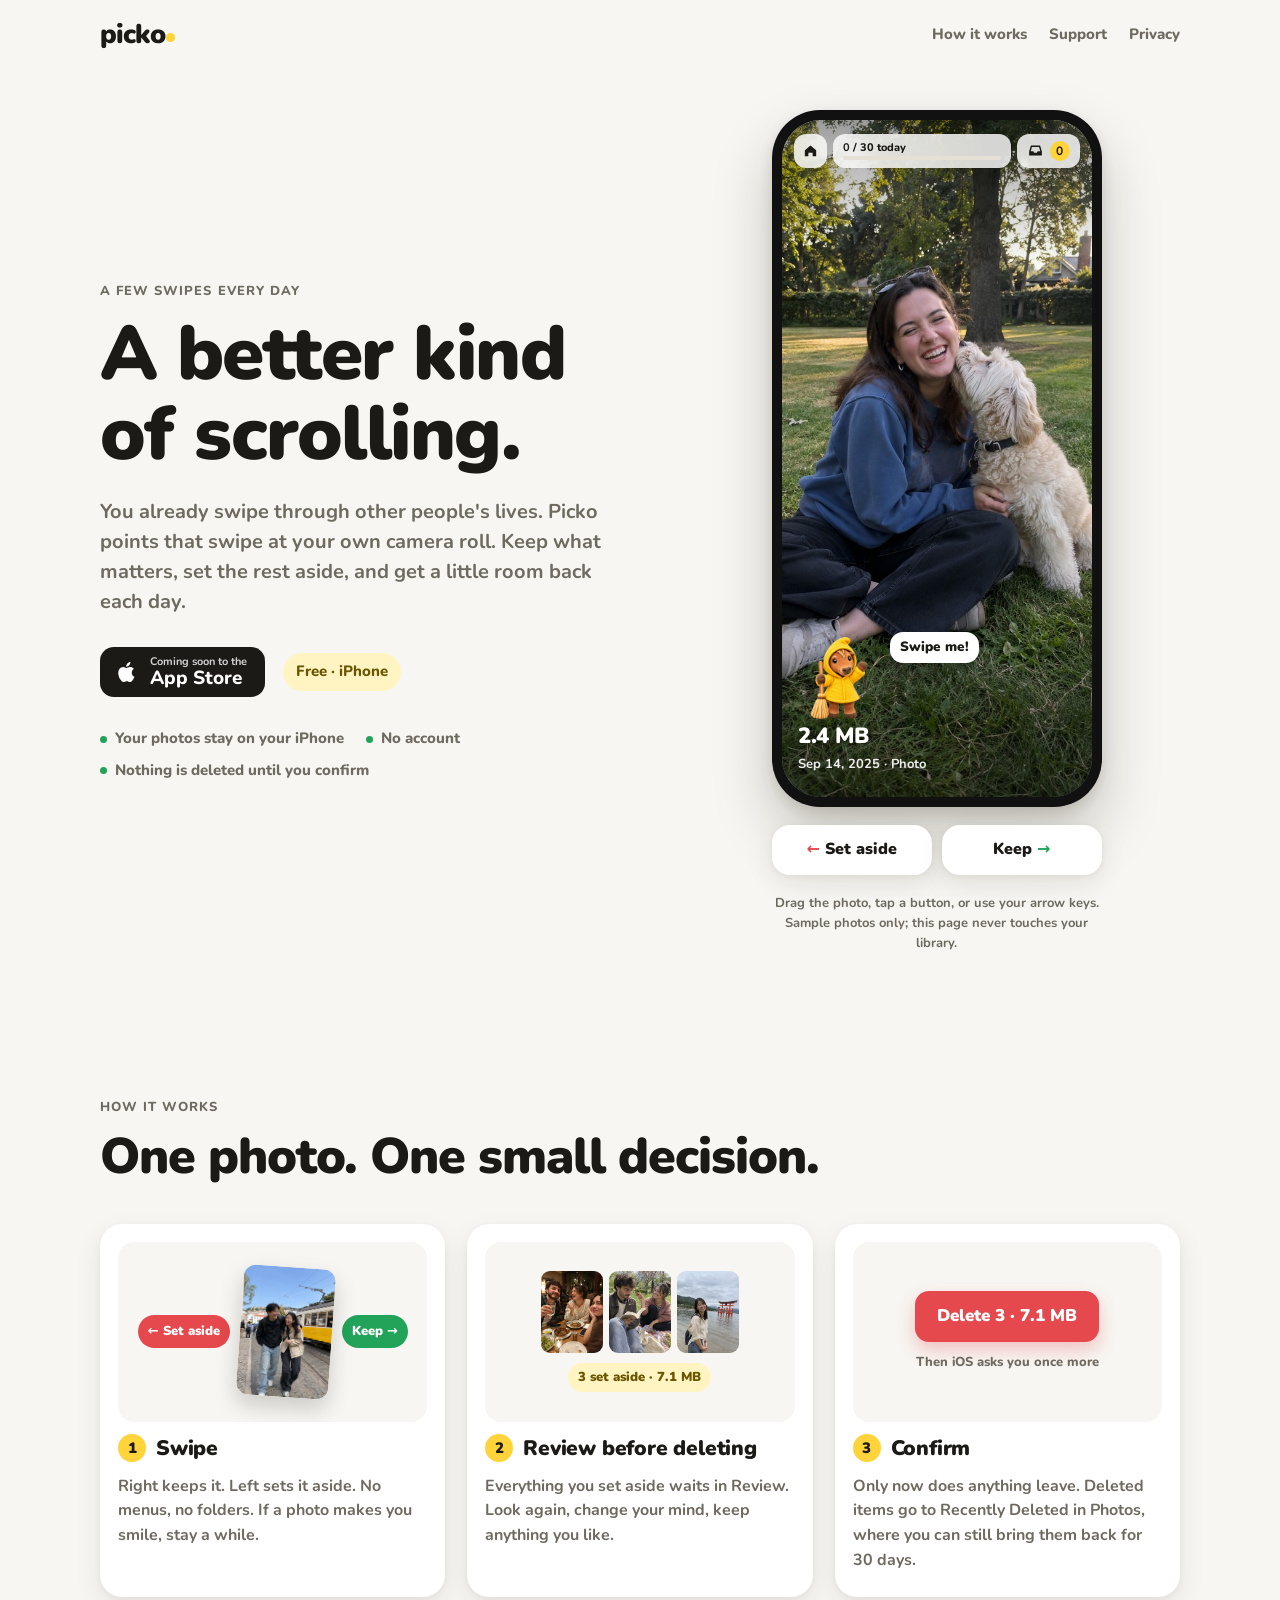
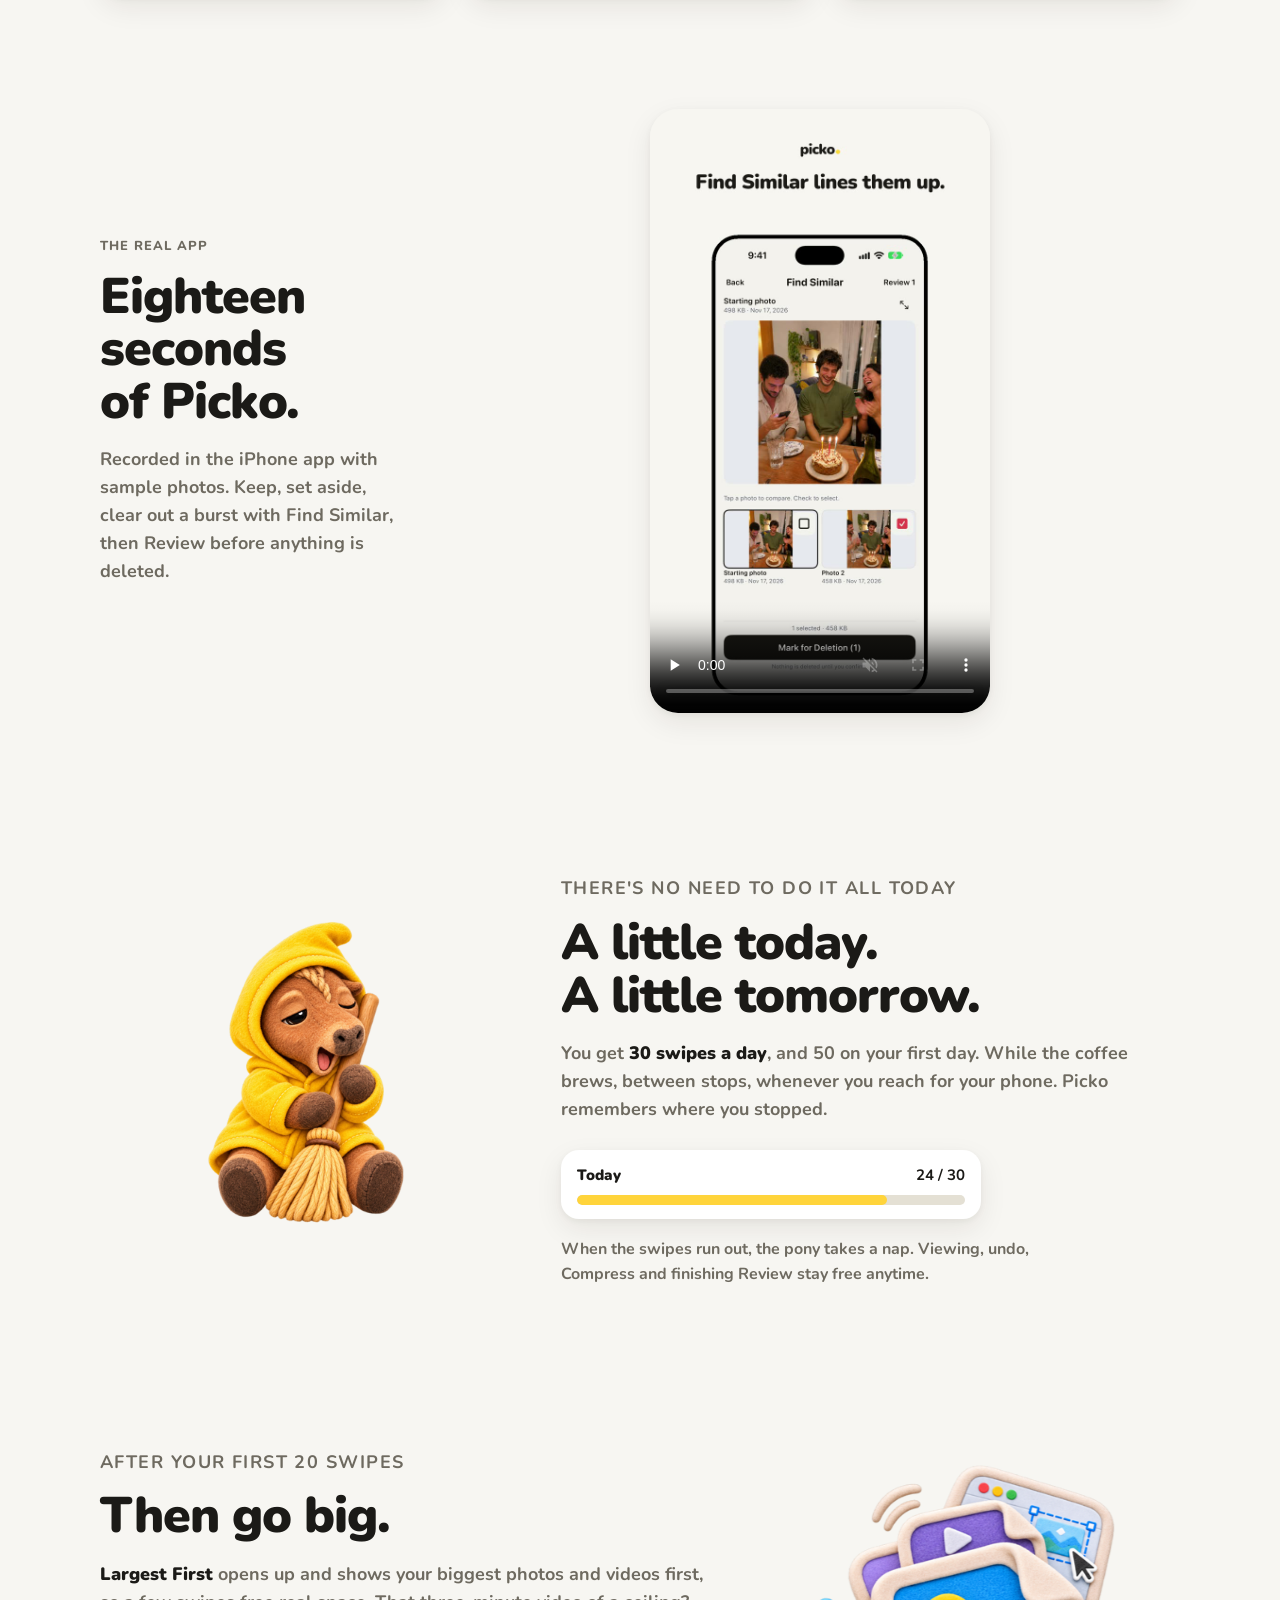
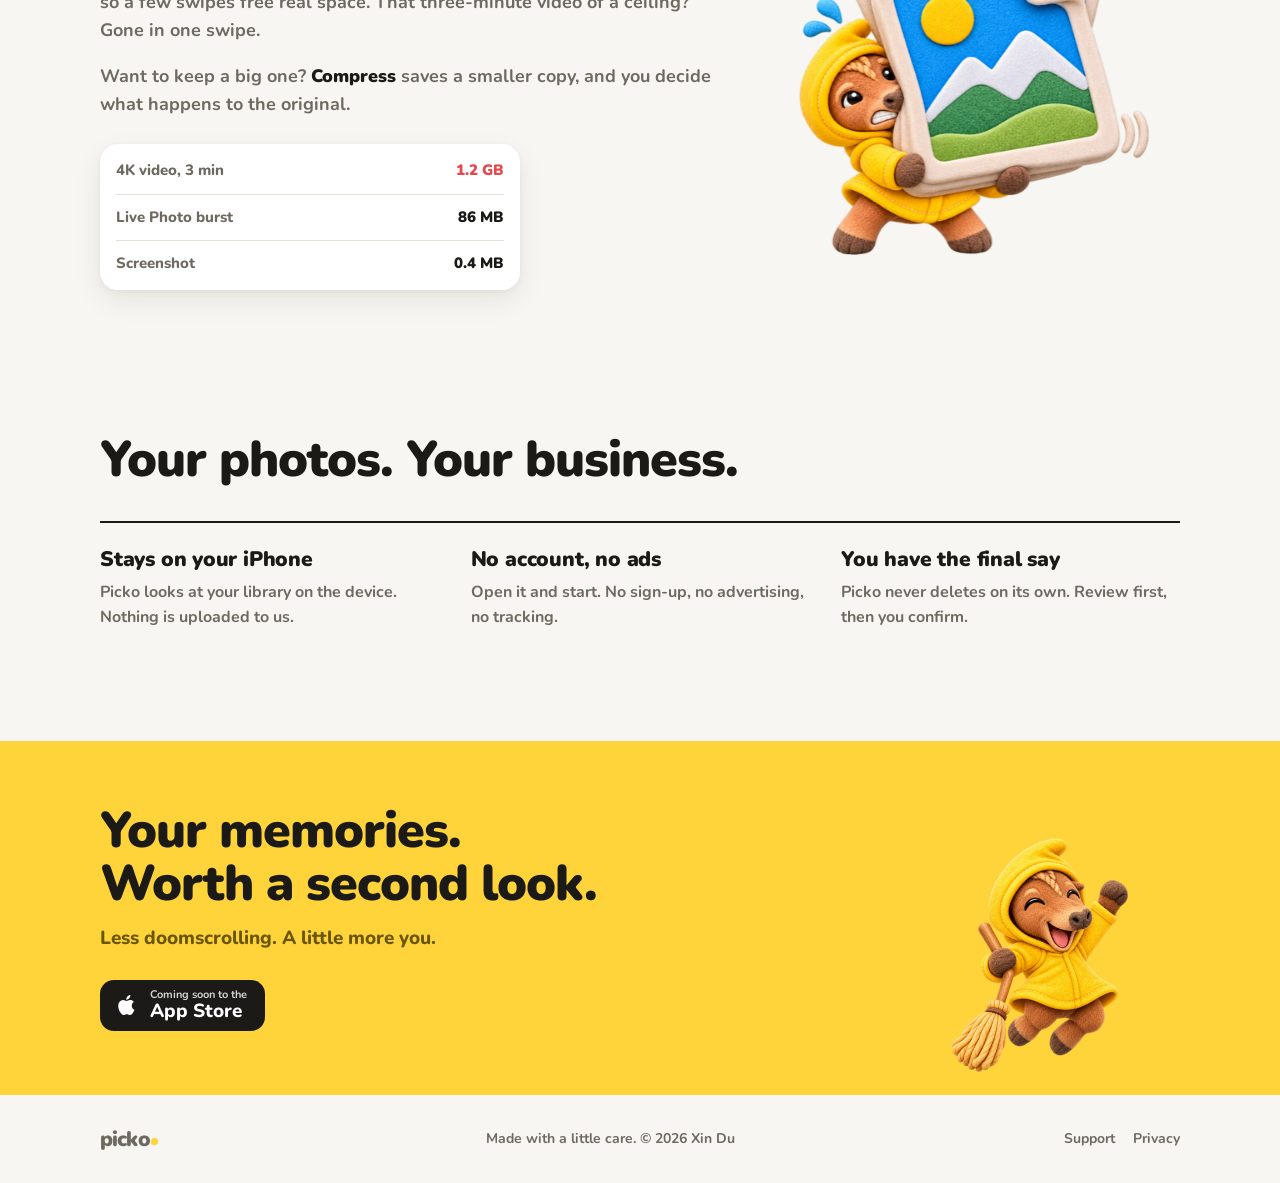
==== index.html @ 13a62e3e "Publish Picko website" ====
<!doctype html>
<html lang="en">
<head>
<meta charset="utf-8">
<meta name="viewport" content="width=device-width, initial-scale=1, viewport-fit=cover">
<title>Picko</title>
<meta name="claude:viewport-fit-sides" content="cover">
<meta name="description" content="Picko turns a few swipes a day into a tidier camera roll. Keep what matters, set the rest aside, and confirm before anything is deleted.">
<link rel="preconnect" href="https://fonts.googleapis.com">
<link rel="preconnect" href="https://fonts.gstatic.com" crossorigin>
<link rel="stylesheet" href="https://fonts.googleapis.com/css2?family=Nunito:wght@500;700;800;900&display=swap">
<link rel="stylesheet" href="style.css">
</head>
<body>

<header class="nav">
  <div class="wrap nav-row">
    <a class="wordmark" href="index.html" aria-label="Picko home">picko</a>
    <nav class="nav-links" aria-label="Site">
      <a href="#how">How it works</a>
      <a href="support.html">Support</a>
      <a href="privacy.html">Privacy</a>
    </nav>
  </div>
</header>

<main>
  <!-- Hero: the thesis, then the thing itself -->
  <section class="hero">
    <div class="wrap hero-grid">
      <div class="hero-copy">
        <p class="kicker">A few swipes every day</p>
        <h1>A better kind of&nbsp;scrolling.</h1>
        <p class="lede">You already swipe through other people's lives. Picko points that swipe at your own camera roll. Keep what matters, set the rest aside, and get a little room back each day.</p>
        <div class="hero-actions">
          <span class="store-badge" aria-label="Coming soon to the App Store">
            <svg viewBox="0 0 24 24" aria-hidden="true"><path d="M16.4 12.6c0-2.3 1.9-3.4 2-3.5-1.1-1.6-2.8-1.8-3.4-1.8-1.4-.1-2.8.9-3.5.9s-1.8-.8-3-.8c-1.5 0-3 .9-3.8 2.3-1.6 2.8-.4 7 1.2 9.3.8 1.1 1.7 2.4 2.9 2.3 1.2 0 1.6-.7 3-.7s1.8.7 3 .7c1.3 0 2.1-1.1 2.8-2.3.9-1.3 1.3-2.6 1.3-2.6s-2.5-1-2.5-3.8zM14.1 5.8c.6-.8 1.1-1.9 1-3-.9 0-2.1.6-2.8 1.4-.6.7-1.1 1.8-1 2.9 1.1.1 2.1-.6 2.8-1.3z"/></svg>
            <span><small>Coming soon to the</small>App Store</span>
          </span>
          <span class="free-note">Free · iPhone</span>
        </div>
        <ul class="hero-facts">
          <li>Your photos stay on your iPhone</li>
          <li>No account</li>
          <li>Nothing is deleted until you confirm</li>
        </ul>
      </div>

      <!-- Live demo: same rules as the app, sample photos only -->
      <div class="demo" id="demo">
        <div class="phone" id="phone">
          <div class="screen" id="screen">
            <div class="deck" id="deck" aria-live="polite"></div>
            <div class="edge edge-keep" id="edgeKeep"></div>
            <div class="edge edge-aside" id="edgeAside"></div>

            <div class="topbar">
              <span class="chip chip-icon" aria-hidden="true">
                <svg viewBox="0 0 24 24"><path d="M4 11.5 12 5l8 6.5V20h-5v-5H9v5H4z"/></svg>
              </span>
              <span class="chip meter" aria-label="Today's swipes">
                <span class="meter-text"><b id="todayCount">0</b> / 30 today</span>
                <span class="meter-bar"><i id="meterFill"></i></span>
              </span>
              <span class="chip review-chip" aria-label="Review">
                <svg viewBox="0 0 24 24" aria-hidden="true"><path d="M3 13.5 5.5 5h13l2.5 8.5V19H3zm2.2-.5H9l1 2h4l1-2h3.8l-1.8-6H7z"/></svg>
                <b id="reviewCount">0</b>
              </span>
            </div>

            <div class="bottombar" id="bottombar">
              <span class="size" id="cardSize">2.4 MB</span>
              <span class="caption" id="cardCaption"></span>
            </div>

            <div class="plus" id="plus" aria-hidden="true"></div>
            <div class="stars" id="stars" aria-hidden="true"></div>

            <div class="pony" id="pony" aria-hidden="true">
              <img id="ponyImg" src="assets/pony-peek.png" alt="">
              <span class="bubble" id="ponyBubble"></span>
            </div>

            <!-- Review, shown when the deck is done -->
            <div class="review" id="review" hidden>
              <p class="review-kicker">Review before deleting</p>
              <h3 id="reviewTitle">3 set aside</h3>
              <div class="review-grid" id="reviewGrid"></div>
              <p class="review-note">Nothing is deleted until you confirm.</p>
              <button class="btn-delete" id="confirmBtn" type="button">Delete 3 · 7.1 MB</button>
              <button class="btn-quiet" id="restartBtn" type="button">Start again</button>
            </div>
          </div>
        </div>

        <div class="demo-controls">
          <button class="ctl ctl-aside" id="asideBtn" type="button"><span aria-hidden="true">←</span> Set aside</button>
          <button class="ctl ctl-keep" id="keepBtn" type="button">Keep <span aria-hidden="true">→</span></button>
        </div>
        <p class="demo-note">Drag the photo, tap a button, or use your arrow keys. Sample photos only; this page never touches your library.</p>
      </div>
    </div>
  </section>

  <!-- How it works: a real sequence, so it is numbered -->
  <section class="how" id="how">
    <div class="wrap">
      <p class="kicker">How it works</p>
      <h2>One photo. One small decision.</h2>
      <ol class="steps">
        <li class="step">
          <div class="vignette v-swipe" aria-hidden="true">
            <span class="tag tag-aside">← Set aside</span>
            <img src="assets/travel.jpg" alt="" class="v-photo">
            <span class="tag tag-keep">Keep →</span>
          </div>
          <h3><span class="num">1</span>Swipe</h3>
          <p>Right keeps it. Left sets it aside. No menus, no folders. If a photo makes you smile, stay a while.</p>
        </li>
        <li class="step">
          <div class="vignette v-review" aria-hidden="true">
            <div class="mini-grid">
              <img src="assets/dinner.jpg" alt=""><img src="assets/weekend.jpg" alt=""><img src="assets/tourist.jpg" alt="">
            </div>
            <span class="mini-label">3 set aside · 7.1 MB</span>
          </div>
          <h3><span class="num">2</span>Review before deleting</h3>
          <p>Everything you set aside waits in Review. Look again, change your mind, keep anything you like.</p>
        </li>
        <li class="step">
          <div class="vignette v-confirm" aria-hidden="true">
            <span class="mini-btn">Delete 3 · 7.1 MB</span>
            <span class="mini-sub">Then iOS asks you once more</span>
          </div>
          <h3><span class="num">3</span>Confirm</h3>
          <p>Only now does anything leave. Deleted items go to Recently Deleted in Photos, where you can still bring them back for 30 days.</p>
        </li>
      </ol>
    </div>
  </section>

  <!-- The real app, recorded -->
  <section class="real">
    <div class="wrap real-grid">
      <div class="real-copy">
        <p class="kicker">The real app</p>
        <h2>Eighteen seconds of Picko.</h2>
        <p>Recorded in the iPhone app with sample photos. Keep, set aside, clear out a burst with Find Similar, then Review before anything is deleted.</p>
      </div>
      <video class="real-video" src="demo/picko-demo.mp4" poster="demo/poster.jpg" controls playsinline muted loop preload="none" aria-label="Screen recording of Picko with sample photos"></video>
    </div>
  </section>

  <!-- Daily habit -->
  <section class="daily">
    <div class="wrap daily-grid">
      <div class="daily-art" aria-hidden="true">
        <img src="assets/pony-sleepy.png" alt="">
      </div>
      <div class="daily-copy">
        <p class="kicker">There's no need to do it all today</p>
        <h2>A little today.<br>A little tomorrow.</h2>
        <p>You get <strong>30 swipes a day</strong>, and 50 on your first day. While the coffee brews, between stops, whenever you reach for your phone. Picko remembers where you stopped.</p>
        <div class="allowance" aria-label="Example: 24 of 30 swipes used today">
          <div class="allowance-head"><span>Today</span><b>24 / 30</b></div>
          <div class="allowance-bar"><i style="width:80%"></i></div>
        </div>
        <p class="aside-note">When the swipes run out, the pony takes a nap. Viewing, undo, Compress and finishing Review stay free anytime.</p>
      </div>
    </div>
  </section>

  <!-- Largest First -->
  <section class="big">
    <div class="wrap big-grid">
      <div class="big-copy">
        <p class="kicker">After your first 20 swipes</p>
        <h2>Then go big.</h2>
        <p><strong>Largest First</strong> opens up and shows your biggest photos and videos first, so a few swipes free real space. That three-minute video of a ceiling? Gone in one swipe.</p>
        <p>Want to keep a big one? <strong>Compress</strong> saves a smaller copy, and you decide what happens to the original.</p>
        <dl class="sizes">
          <div><dt>4K video, 3 min</dt><dd>1.2 GB</dd></div>
          <div><dt>Live Photo burst</dt><dd>86 MB</dd></div>
          <div><dt>Screenshot</dt><dd>0.4 MB</dd></div>
        </dl>
      </div>
      <div class="big-art" aria-hidden="true">
        <img src="assets/pony-stack.png" alt="">
      </div>
    </div>
  </section>

  <!-- Privacy -->
  <section class="trust">
    <div class="wrap">
      <h2>Your photos. Your business.</h2>
      <div class="trust-row">
        <div class="trust-item">
          <h3>Stays on your iPhone</h3>
          <p>Picko looks at your library on the device. Nothing is uploaded to us.</p>
        </div>
        <div class="trust-item">
          <h3>No account, no ads</h3>
          <p>Open it and start. No sign-up, no advertising, no tracking.</p>
        </div>
        <div class="trust-item">
          <h3>You have the final say</h3>
          <p>Picko never deletes on its own. Review first, then you confirm.</p>
        </div>
      </div>
    </div>
  </section>

  <section class="closing">
    <div class="wrap closing-grid">
      <div>
        <h2>Your memories. Worth a second look.</h2>
        <p>Less doomscrolling. A little more you.</p>
        <span class="store-badge dark" aria-label="Coming soon to the App Store">
          <svg viewBox="0 0 24 24" aria-hidden="true"><path d="M16.4 12.6c0-2.3 1.9-3.4 2-3.5-1.1-1.6-2.8-1.8-3.4-1.8-1.4-.1-2.8.9-3.5.9s-1.8-.8-3-.8c-1.5 0-3 .9-3.8 2.3-1.6 2.8-.4 7 1.2 9.3.8 1.1 1.7 2.4 2.9 2.3 1.2 0 1.6-.7 3-.7s1.8.7 3 .7c1.3 0 2.1-1.1 2.8-2.3.9-1.3 1.3-2.6 1.3-2.6s-2.5-1-2.5-3.8zM14.1 5.8c.6-.8 1.1-1.9 1-3-.9 0-2.1.6-2.8 1.4-.6.7-1.1 1.8-1 2.9 1.1.1 2.1-.6 2.8-1.3z"/></svg>
          <span><small>Coming soon to the</small>App Store</span>
        </span>
      </div>
      <img class="closing-pony" src="assets/pony-cheer.png" alt="" aria-hidden="true">
    </div>
  </section>
</main>

<footer class="foot">
  <div class="wrap foot-row">
    <span class="wordmark small">picko</span>
    <span>Made with a little care. © 2026 Xin Du</span>
    <nav aria-label="Footer"><a href="support.html">Support</a><a href="privacy.html">Privacy</a></nav>
  </div>
</footer>

<script src="app.js"></script>
</body>
</html>
---- style.css ----
/* Picko site. Direction C from the app: warm off-white ground, ink type,
   yellow only where it matters, soft shadows instead of outlines, rounded
   heavy type. Layout: one bold live demo in the hero; every section after
   it is quiet and plain. Single light theme on purpose (the app is light-only). */
:root {
  --bg: #F7F6F2;          /* app background */
  --surface: #FFFFFF;
  --ink: #1B1A17;
  --sub: #6E6A60;
  --hair: #E4E0D4;
  --yellow: #FFD43B;
  --yellow-deep: #E8B800;
  --yellow-soft: #FFF4C2;
  --yellow-ink: #6B5600;
  --keep: #22A35A;
  --aside: #E5484D;
  --shadow: 0 10px 28px rgba(41, 31, 0, .08), 0 2px 6px rgba(41, 31, 0, .05);
  --font: ui-rounded, "SF Pro Rounded", "Nunito", system-ui, -apple-system, "Segoe UI", sans-serif;
  --r-card: 22px;
  --wrap: 1120px;
  color-scheme: light;
}

* { box-sizing: border-box; }
[hidden] { display: none !important; }
html { -webkit-text-size-adjust: 100%; }
body {
  margin: 0;
  background: var(--bg);
  color: var(--ink);
  font-family: var(--font);
  font-size: 17px;
  line-height: 1.55;
  font-weight: 600;
  -webkit-font-smoothing: antialiased;
}
img { max-width: 100%; display: block; }
a { color: inherit; }
a:focus-visible, button:focus-visible { outline: 3px solid var(--yellow-deep); outline-offset: 3px; border-radius: 10px; }

.wrap {
  max-width: var(--wrap);
  margin: 0 auto;
  padding-left: max(20px, env(safe-area-inset-left, 0px));
  padding-right: max(20px, env(safe-area-inset-right, 0px));
}

h1, h2, h3 { margin: 0; font-weight: 900; letter-spacing: -0.02em; text-wrap: balance; line-height: 1.05; }
h1 { font-size: clamp(44px, 6.4vw, 76px); }
h2 { font-size: clamp(32px, 4.2vw, 50px); }
h3 { font-size: 21px; letter-spacing: -0.01em; line-height: 1.2; }
p { margin: 0; }
.kicker {
  font-size: 13px; font-weight: 800; letter-spacing: .08em; text-transform: uppercase;
  color: var(--sub); margin-bottom: 14px;
}

/* Nav */
body::before { content: ""; position: fixed; inset: 0 0 auto; height: env(safe-area-inset-top, 0px); z-index: 10; background: var(--bg); }
.nav { position: sticky; top: env(safe-area-inset-top, 0px); z-index: 9; background: color-mix(in srgb, var(--bg) 88%, transparent); backdrop-filter: blur(14px); -webkit-backdrop-filter: blur(14px); }
.nav-row { display: flex; align-items: center; justify-content: space-between; gap: 16px; padding-block: 14px; }
.wordmark { font-weight: 900; font-size: 27px; letter-spacing: -0.04em; text-decoration: none; position: relative; }
.wordmark::after { content: ""; display: inline-block; width: .32em; height: .32em; border-radius: 50%; background: var(--yellow); margin-left: .06em; vertical-align: .05em; }
.wordmark.small { font-size: 21px; }
.nav-links { display: flex; gap: 22px; font-size: 15px; font-weight: 800; }
.nav-links a { text-decoration: none; color: var(--sub); }
.nav-links a:hover { color: var(--ink); }

/* Hero */
.hero { padding-block: 40px 72px; }
.hero-grid { display: grid; grid-template-columns: minmax(0, 1.05fr) minmax(0, .95fr); gap: 56px; align-items: center; }
.hero-copy { min-width: 0; }
.lede { margin-top: 22px; font-size: 20px; line-height: 1.5; color: var(--sub); max-width: 32em; font-weight: 700; }
.hero-actions { display: flex; align-items: center; flex-wrap: wrap; gap: 14px 18px; margin-top: 30px; }
.store-badge {
  display: inline-flex; align-items: center; gap: 10px; padding: 9px 18px 9px 14px;
  border-radius: 14px; background: var(--ink); color: #fff; line-height: 1.1; font-weight: 800; font-size: 19px;
}
.store-badge svg { width: 26px; height: 26px; fill: currentColor; }
.store-badge small { display: block; font-size: 11px; font-weight: 700; opacity: .8; }
.free-note { font-weight: 800; color: var(--yellow-ink); background: var(--yellow-soft); padding: 7px 13px; border-radius: 999px; font-size: 15px; }
.hero-facts { list-style: none; padding: 0; margin: 30px 0 0; display: flex; flex-wrap: wrap; gap: 8px 22px; color: var(--sub); font-size: 15px; font-weight: 800; }
.hero-facts li { display: flex; align-items: center; gap: 8px; }
.hero-facts li::before { content: ""; width: 7px; height: 7px; border-radius: 50%; background: var(--keep); }

/* Demo phone */
.demo { display: flex; flex-direction: column; align-items: center; gap: 18px; min-width: 0; }
.phone {
  width: min(330px, 100%); aspect-ratio: 9 / 19; max-width: 100%;
  border-radius: 48px; padding: 10px; background: #111; box-shadow: 0 30px 60px rgba(30, 22, 0, .22), 0 6px 14px rgba(30, 22, 0, .12);
}
.screen { position: relative; width: 100%; height: 100%; border-radius: 39px; overflow: hidden; background: #222; isolation: isolate; touch-action: pan-y; user-select: none; -webkit-user-select: none; }
.deck { position: absolute; inset: 0; }
.card {
  position: absolute; inset: 0; background-size: cover; background-position: center;
  will-change: transform, filter; cursor: grab; transform-origin: 50% 90%;
}
.card:active { cursor: grabbing; }
.card::after { /* top and bottom scrims so chrome stays readable */
  content: ""; position: absolute; inset: 0; pointer-events: none;
  background: linear-gradient(to bottom, rgba(0,0,0,.38), transparent 22%, transparent 72%, rgba(0,0,0,.5));
}
.card.next { filter: blur(14px) saturate(.9) brightness(1.08); transform: scale(1.04); }
.card.next::before { content: ""; position: absolute; inset: 0; background: rgba(255,255,255,var(--fog, .35)); z-index: 1; }
.card.dragging { box-shadow: 0 20px 40px rgba(0,0,0,.35); border-radius: 26px; overflow: hidden; }

.edge { position: absolute; top: 0; bottom: 0; width: 46%; pointer-events: none; opacity: 0; z-index: 3; }
.edge-keep { right: 0; background: linear-gradient(to left, rgba(34,163,90,.55), transparent); }
.edge-aside { left: 0; background: linear-gradient(to right, rgba(229,72,77,.55), transparent); }

.topbar { position: absolute; top: 14px; left: 12px; right: 12px; z-index: 4; display: flex; gap: 6px; align-items: center; }
.chip {
  height: 34px; border-radius: 12px; display: inline-flex; align-items: center; gap: 6px; padding: 0 10px;
  background: rgba(255,255,255,.82); backdrop-filter: blur(10px); -webkit-backdrop-filter: blur(10px); color: var(--ink);
  font-size: 12px; font-weight: 800;
}
.chip svg { width: 17px; height: 17px; fill: var(--ink); }
.chip-icon { padding: 0 8px; }
.meter { flex: 1; min-width: 0; flex-direction: column; align-items: stretch; justify-content: center; gap: 3px; padding: 0 10px; }
.meter-text { font-size: 11px; line-height: 1; white-space: nowrap; }
.meter-bar { height: 4px; border-radius: 4px; background: var(--hair); overflow: hidden; }
.meter-bar i { display: block; height: 100%; width: 0; background: var(--yellow); border-radius: 4px; transition: width .35s cubic-bezier(.3,1.5,.5,1); }
.review-chip b { background: var(--yellow); border-radius: 999px; min-width: 20px; height: 20px; display: inline-grid; place-items: center; padding: 0 6px; font-size: 12px; transition: transform .25s cubic-bezier(.3,1.8,.5,1); }
.review-chip b.bump { transform: scale(1.35); }

.bottombar { position: absolute; left: 16px; right: 16px; bottom: 22px; z-index: 4; color: #fff; display: flex; flex-direction: column; gap: 1px; pointer-events: none; text-shadow: 0 1px 6px rgba(0,0,0,.35); }
.size { font-size: 22px; font-weight: 900; letter-spacing: -0.01em; }
.caption { font-size: 13px; font-weight: 700; opacity: .92; }

.plus { position: absolute; left: 22px; top: 44%; z-index: 6; font-weight: 900; font-size: 18px; color: #fff; background: var(--aside); padding: 4px 11px; border-radius: 999px; opacity: 0; transform: scale(.7); pointer-events: none; }
.plus.show { animation: plus 1s ease forwards; }
@keyframes plus { 0% { opacity: 0; transform: scale(.7) translateY(0); } 20% { opacity: 1; transform: scale(1) translateY(-6px); } 70% { opacity: 1; transform: scale(1) translateY(-14px); } 100% { opacity: 0; transform: scale(.9) translateY(-24px); } }

.stars { position: absolute; inset: 0; z-index: 6; pointer-events: none; }
.star { position: absolute; width: 18px; height: 18px; background: var(--yellow); clip-path: polygon(50% 0, 61% 38%, 100% 50%, 61% 62%, 50% 100%, 39% 62%, 0 50%, 39% 38%); animation: star .8s ease-out forwards; }
.star.green { background: #7BE3A4; }
@keyframes star { from { opacity: 1; transform: translate(0,0) scale(.4) rotate(0); } to { opacity: 0; transform: translate(var(--dx), var(--dy)) scale(1.1) rotate(160deg); } }

.pony { position: absolute; left: 8px; bottom: 70px; z-index: 9; display: flex; align-items: flex-end; gap: 2px; transform: translateY(190px); transition: transform .45s cubic-bezier(.3,1.4,.5,1); pointer-events: none; }
.pony.up { transform: translateY(0); }
.pony img { width: 98px; }
.bubble { margin-bottom: 64px; background: #fff; color: var(--ink); font-weight: 900; font-size: 13.5px; line-height: 1.25; padding: 7px 10px; border-radius: 13px; max-width: 150px; box-shadow: 0 8px 18px rgba(0,0,0,.2); transform: scale(.6); transform-origin: bottom left; opacity: 0; transition: transform .3s cubic-bezier(.3,1.6,.5,1) .25s, opacity .2s ease .25s; }
.pony.up .bubble { transform: scale(1); opacity: 1; }

/* Review inside the phone */
.review { position: absolute; inset: 0; z-index: 8; background: var(--bg); padding: 64px 18px 22px; display: flex; flex-direction: column; gap: 10px; animation: rise .45s cubic-bezier(.2,1,.3,1); }
@keyframes rise { from { transform: translateY(30px); opacity: 0; } to { transform: none; opacity: 1; } }
.review-kicker { font-size: 11px; letter-spacing: .08em; text-transform: uppercase; color: var(--sub); font-weight: 900; }
.review h3 { font-size: 24px; }
.review-grid { display: grid; grid-template-columns: repeat(3, 1fr); gap: 6px; margin-top: 4px; }
.review-grid .thumb { aspect-ratio: 3 / 4; border-radius: 10px; background-size: cover; background-position: center; position: relative; }
.review-grid .thumb::after { content: ""; position: absolute; right: 5px; top: 5px; width: 16px; height: 16px; border-radius: 5px; background: var(--aside) url("data:image/svg+xml,%3Csvg xmlns='http://www.w3.org/2000/svg' viewBox='0 0 16 16'%3E%3Cpath d='M4 8.2 6.8 11 12 5' fill='none' stroke='white' stroke-width='2.2' stroke-linecap='round' stroke-linejoin='round'/%3E%3C/svg%3E") center / 14px no-repeat; }
.review-note { font-size: 13px; color: var(--sub); font-weight: 800; margin-top: auto; text-align: center; }
.btn-delete, .btn-quiet { font: inherit; border: 0; border-radius: 16px; min-height: 48px; font-weight: 900; font-size: 16px; cursor: pointer; }
.btn-delete { background: var(--aside); color: #fff; box-shadow: 0 8px 18px rgba(229,72,77,.3); }
.btn-delete:active { transform: scale(.97); }
.btn-quiet { background: transparent; color: var(--sub); min-height: 36px; font-size: 14px; }
.review.done .btn-delete { background: var(--keep); box-shadow: 0 8px 18px rgba(34,163,90,.3); }

.demo-controls { display: flex; gap: 10px; width: min(330px, 100%); }
.ctl { flex: 1; font: inherit; font-weight: 900; font-size: 16px; min-height: 50px; border-radius: 18px; border: 0; cursor: pointer; background: var(--surface); color: var(--ink); box-shadow: var(--shadow); transition: transform .12s ease; }
.ctl:active { transform: scale(.97); }
.ctl-aside span { color: var(--aside); }
.ctl-keep span { color: var(--keep); }
.ctl:disabled { opacity: .45; cursor: default; }
.demo-note { font-size: 13px; color: var(--sub); text-align: center; max-width: 330px; font-weight: 700; }

/* Sections */
section h2 + p, .daily-copy p, .big-copy p { margin-top: 18px; font-size: 18px; color: var(--sub); font-weight: 700; max-width: 34em; }
strong { color: var(--ink); font-weight: 900; }

.how { padding-block: 72px; }
.steps { list-style: none; padding: 0; margin: 40px 0 0; display: grid; grid-template-columns: repeat(3, minmax(0, 1fr)); gap: 22px; }
.step { background: var(--surface); border-radius: var(--r-card); box-shadow: var(--shadow); padding: 18px 18px 24px; display: flex; flex-direction: column; gap: 12px; min-width: 0; }
.step p { color: var(--sub); font-size: 16px; font-weight: 700; }
.num { display: inline-grid; place-items: center; width: 28px; height: 28px; border-radius: 50%; background: var(--yellow); font-size: 15px; margin-right: 10px; vertical-align: 2px; }
.vignette { height: 180px; border-radius: 16px; background: var(--bg); display: flex; align-items: center; justify-content: center; gap: 10px; overflow: hidden; position: relative; padding: 12px; }
.v-photo { width: 92px; height: 130px; object-fit: cover; border-radius: 12px; box-shadow: 0 10px 22px rgba(0,0,0,.18); transform: rotate(4deg); }
.tag { font-size: 13px; font-weight: 900; padding: 6px 10px; border-radius: 999px; color: #fff; white-space: nowrap; }
.tag-keep { background: var(--keep); }
.tag-aside { background: var(--aside); }
.v-review { flex-direction: column; gap: 10px; }
.mini-grid { display: grid; grid-template-columns: repeat(3, 62px); gap: 6px; }
.mini-grid img { width: 62px; height: 82px; object-fit: cover; border-radius: 9px; }
.mini-label { font-size: 13px; font-weight: 900; color: var(--yellow-ink); background: var(--yellow-soft); padding: 4px 10px; border-radius: 999px; }
.v-confirm { flex-direction: column; }
.mini-btn { background: var(--aside); color: #fff; font-weight: 900; padding: 12px 22px; border-radius: 14px; box-shadow: 0 8px 18px rgba(229,72,77,.3); }
.mini-sub { font-size: 13px; color: var(--sub); font-weight: 800; }

.daily { padding-block: 72px; }
.daily-grid, .big-grid { display: grid; grid-template-columns: minmax(0, .8fr) minmax(0, 1.2fr); gap: 48px; align-items: center; }
.daily-art img, .big-art img { width: min(360px, 100%); margin: 0 auto; }
.allowance { margin-top: 26px; max-width: 420px; background: var(--surface); border-radius: 18px; box-shadow: var(--shadow); padding: 14px 16px; }
.allowance-head { display: flex; justify-content: space-between; font-weight: 900; font-size: 15px; font-variant-numeric: tabular-nums; }
.allowance-bar { margin-top: 8px; height: 10px; border-radius: 10px; background: var(--hair); overflow: hidden; }
.allowance-bar i { display: block; height: 100%; background: var(--yellow); border-radius: 10px; }
.aside-note { font-size: 16px !important; }

.big { padding-block: 72px; }
.big-grid { grid-template-columns: minmax(0, 1.2fr) minmax(0, .8fr); }
.sizes { margin: 26px 0 0; max-width: 420px; display: grid; gap: 0; background: var(--surface); border-radius: 18px; box-shadow: var(--shadow); padding: 4px 16px; }
.sizes div { display: flex; justify-content: space-between; gap: 12px; padding: 11px 0; border-bottom: 1px solid var(--hair); font-weight: 800; font-size: 15px; }
.sizes div:last-child { border-bottom: 0; }
.sizes dt { color: var(--sub); }
.sizes dd { margin: 0; font-weight: 900; font-variant-numeric: tabular-nums; }
.sizes div:first-child dd { color: var(--aside); }

.trust { padding-block: 72px; }
.trust-row { margin-top: 34px; display: grid; grid-template-columns: repeat(3, minmax(0, 1fr)); gap: 32px; border-top: 2px solid var(--ink); padding-top: 24px; }
.trust-item p { margin-top: 8px; color: var(--sub); font-size: 16px; font-weight: 700; }

.closing { background: var(--yellow); margin-top: 40px; }
.closing-grid { display: grid; grid-template-columns: minmax(0, 1fr) auto; gap: 24px; align-items: center; padding-block: 64px 0; }
.closing-grid > div { padding-bottom: 64px; }
.closing p { margin: 14px 0 26px; font-size: 19px; color: var(--yellow-ink); font-weight: 800; }
.closing-pony { width: 280px; align-self: end; }

.foot { padding-block: 28px; color: var(--sub); font-size: 14px; font-weight: 700; }
.foot-row { display: flex; flex-wrap: wrap; align-items: center; justify-content: space-between; gap: 12px 24px; }
.foot nav { display: flex; gap: 18px; }
.foot a { text-decoration: none; }
.foot a:hover { color: var(--ink); }

.real { padding-block: 40px 72px; }
.real-grid { display: grid; grid-template-columns: minmax(0, 1fr) auto; gap: 48px; align-items: center; }
.real-video { width: min(340px, 100%); aspect-ratio: 9 / 16; border-radius: 28px; background: var(--bg); box-shadow: var(--shadow); justify-self: center; }

/* Plain text pages */
.doc { padding-block: 48px 80px; }
.doc .wrap { max-width: 760px; }
.doc h1 { font-size: clamp(38px, 5vw, 56px); }
.doc .draft { margin-top: 20px; background: var(--yellow-soft); color: var(--yellow-ink); border-radius: 14px; padding: 12px 16px; font-size: 15px; font-weight: 800; }
.doc section { margin-top: 38px; }
.doc h2 { font-size: 24px; letter-spacing: -0.01em; }
.doc section p, .doc li { margin-top: 10px; color: var(--sub); font-weight: 700; font-size: 17px; max-width: none; }
.doc ul { padding-left: 20px; margin: 10px 0 0; }

@media (max-width: 880px) {
  .hero-grid, .daily-grid, .big-grid, .real-grid { grid-template-columns: minmax(0, 1fr); gap: 40px; }
  .hero { padding-top: 20px; }
  .steps, .trust-row { grid-template-columns: minmax(0, 1fr); }
  .daily-art img { width: 220px; }
  .big-art { order: -1; }
  .big-art img { width: 240px; }
  .closing-grid { grid-template-columns: minmax(0, 1fr); }
  .closing-pony { width: 200px; justify-self: end; margin-top: -40px; }
  .closing-grid > div { padding-bottom: 0; }
}
@media (max-width: 480px) {
  body { font-size: 16px; }
  .nav-links { gap: 14px; font-size: 14px; }
  .nav-links a:first-child { display: none; }
  .lede { font-size: 18px; }
}
@media (prefers-reduced-motion: reduce) {
  *, *::before, *::after { animation-duration: .01ms !important; transition-duration: .01ms !important; }
}
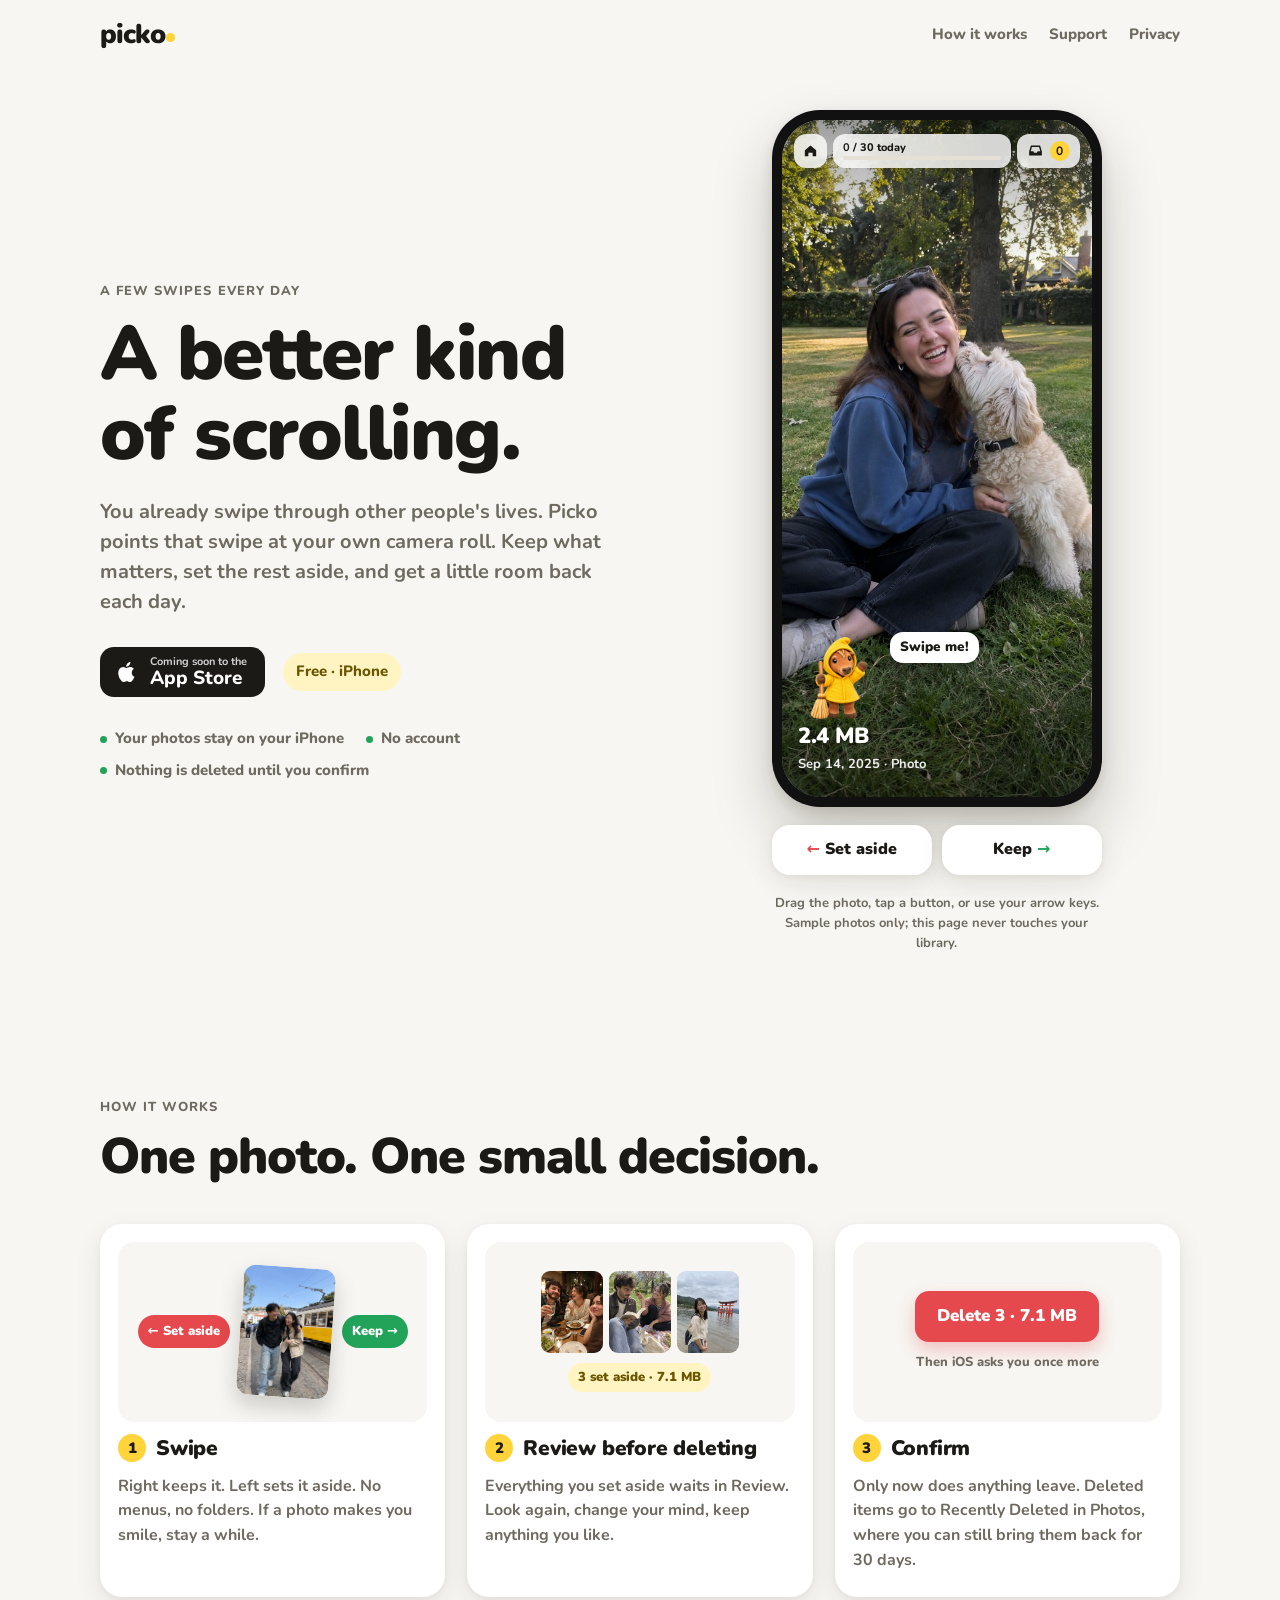
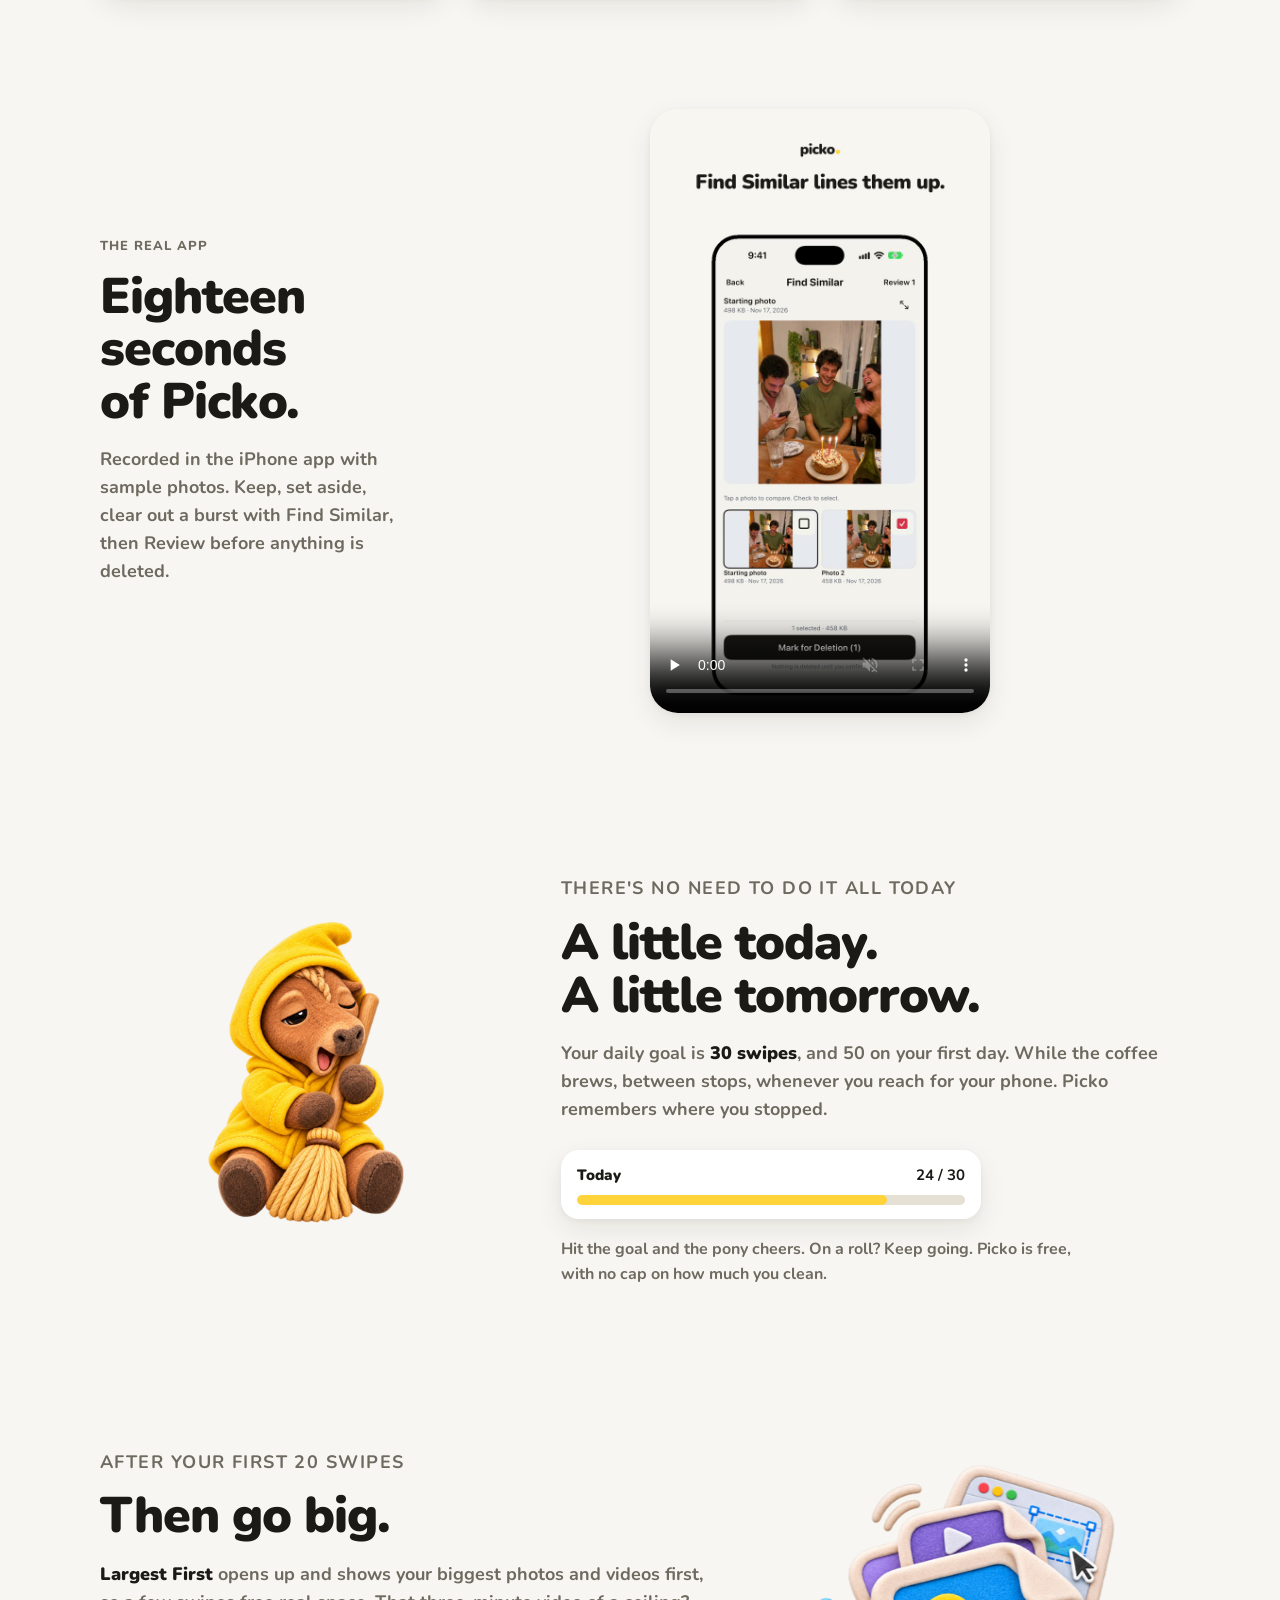
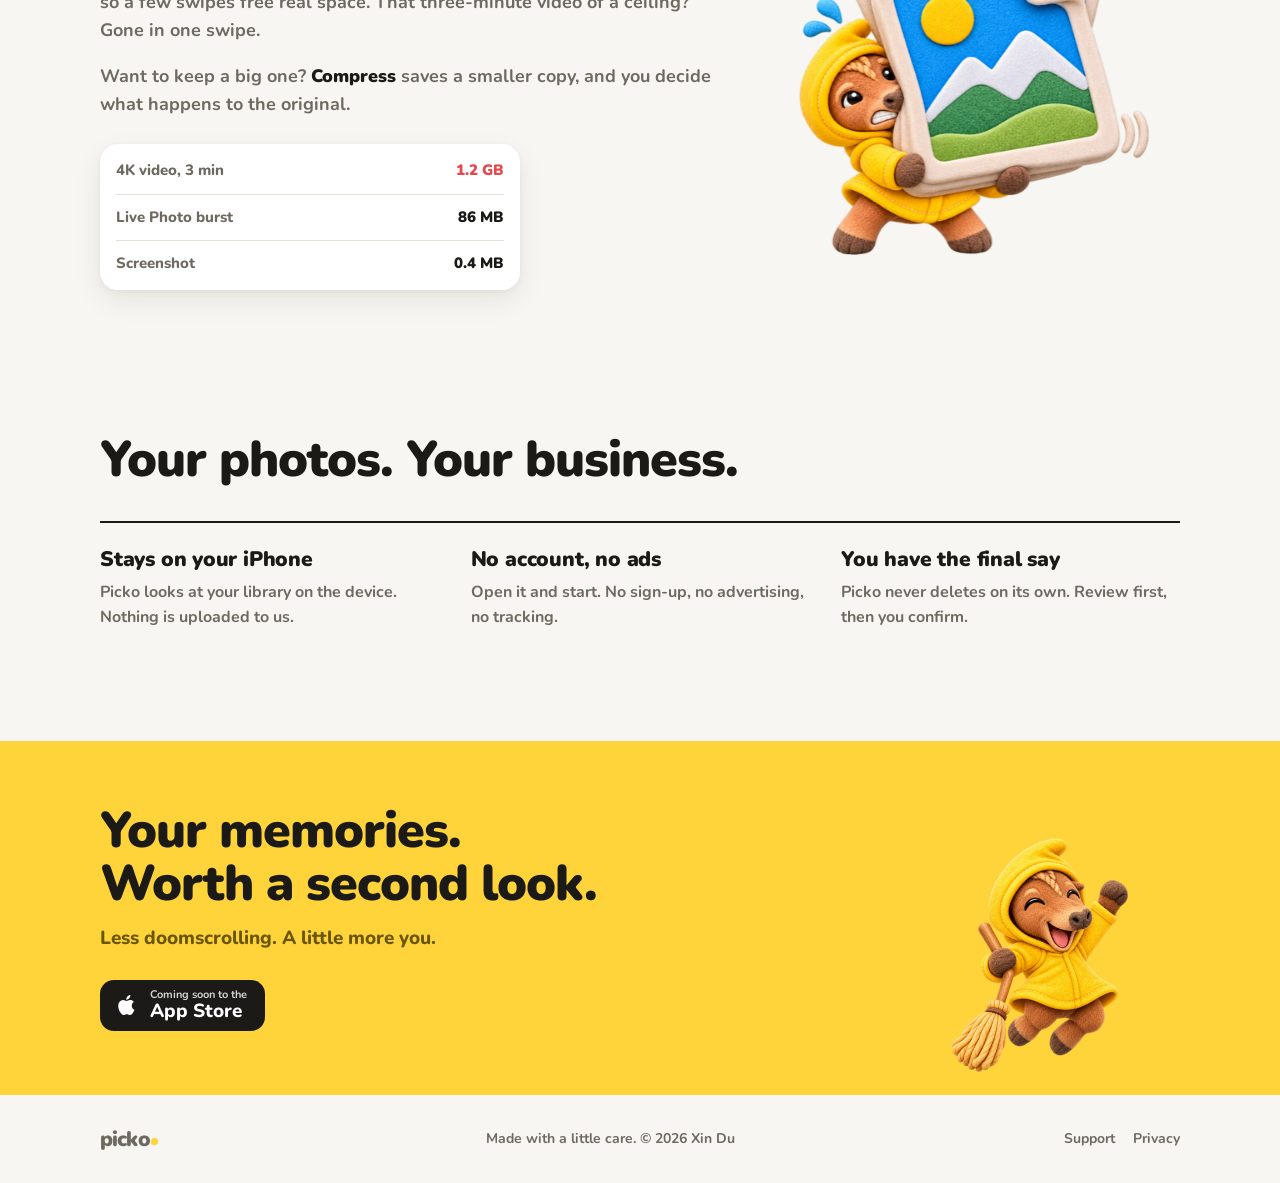
==== commit 3939d5d8: "Update site from 55411fe" ====
--- a/index.html
+++ b/index.html
@@ -160,12 +160,12 @@
       <div class="daily-copy">
         <p class="kicker">There's no need to do it all today</p>
         <h2>A little today.<br>A little tomorrow.</h2>
-        <p>You get <strong>30 swipes a day</strong>, and 50 on your first day. While the coffee brews, between stops, whenever you reach for your phone. Picko remembers where you stopped.</p>
-        <div class="allowance" aria-label="Example: 24 of 30 swipes used today">
+        <p>Your daily goal is <strong>30 swipes</strong>, and 50 on your first day. While the coffee brews, between stops, whenever you reach for your phone. Picko remembers where you stopped.</p>
+        <div class="allowance" aria-label="Example: 24 of today's 30-swipe goal">
           <div class="allowance-head"><span>Today</span><b>24 / 30</b></div>
           <div class="allowance-bar"><i style="width:80%"></i></div>
         </div>
-        <p class="aside-note">When the swipes run out, the pony takes a nap. Viewing, undo, Compress and finishing Review stay free anytime.</p>
+        <p class="aside-note">Hit the goal and the pony cheers. On a roll? Keep going. Picko is free, with no cap on how much you clean.</p>
       </div>
     </div>
   </section>
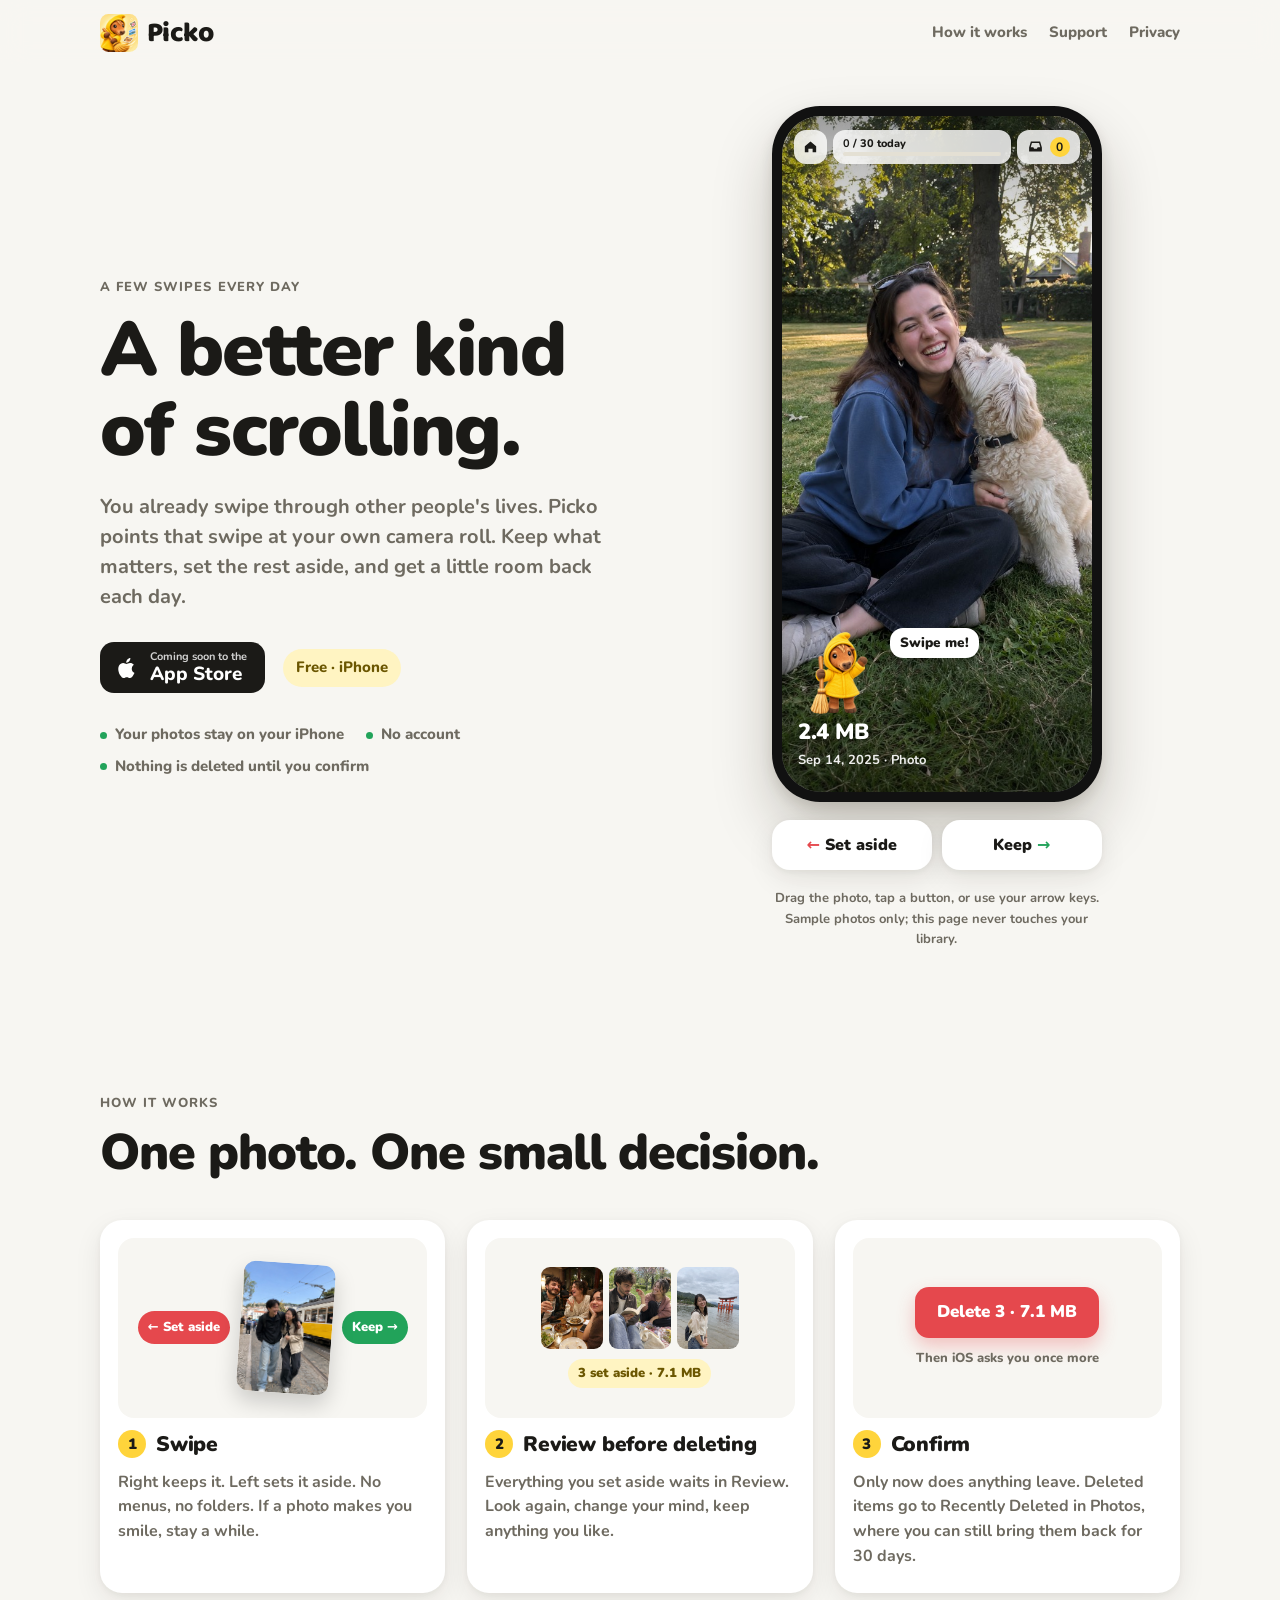
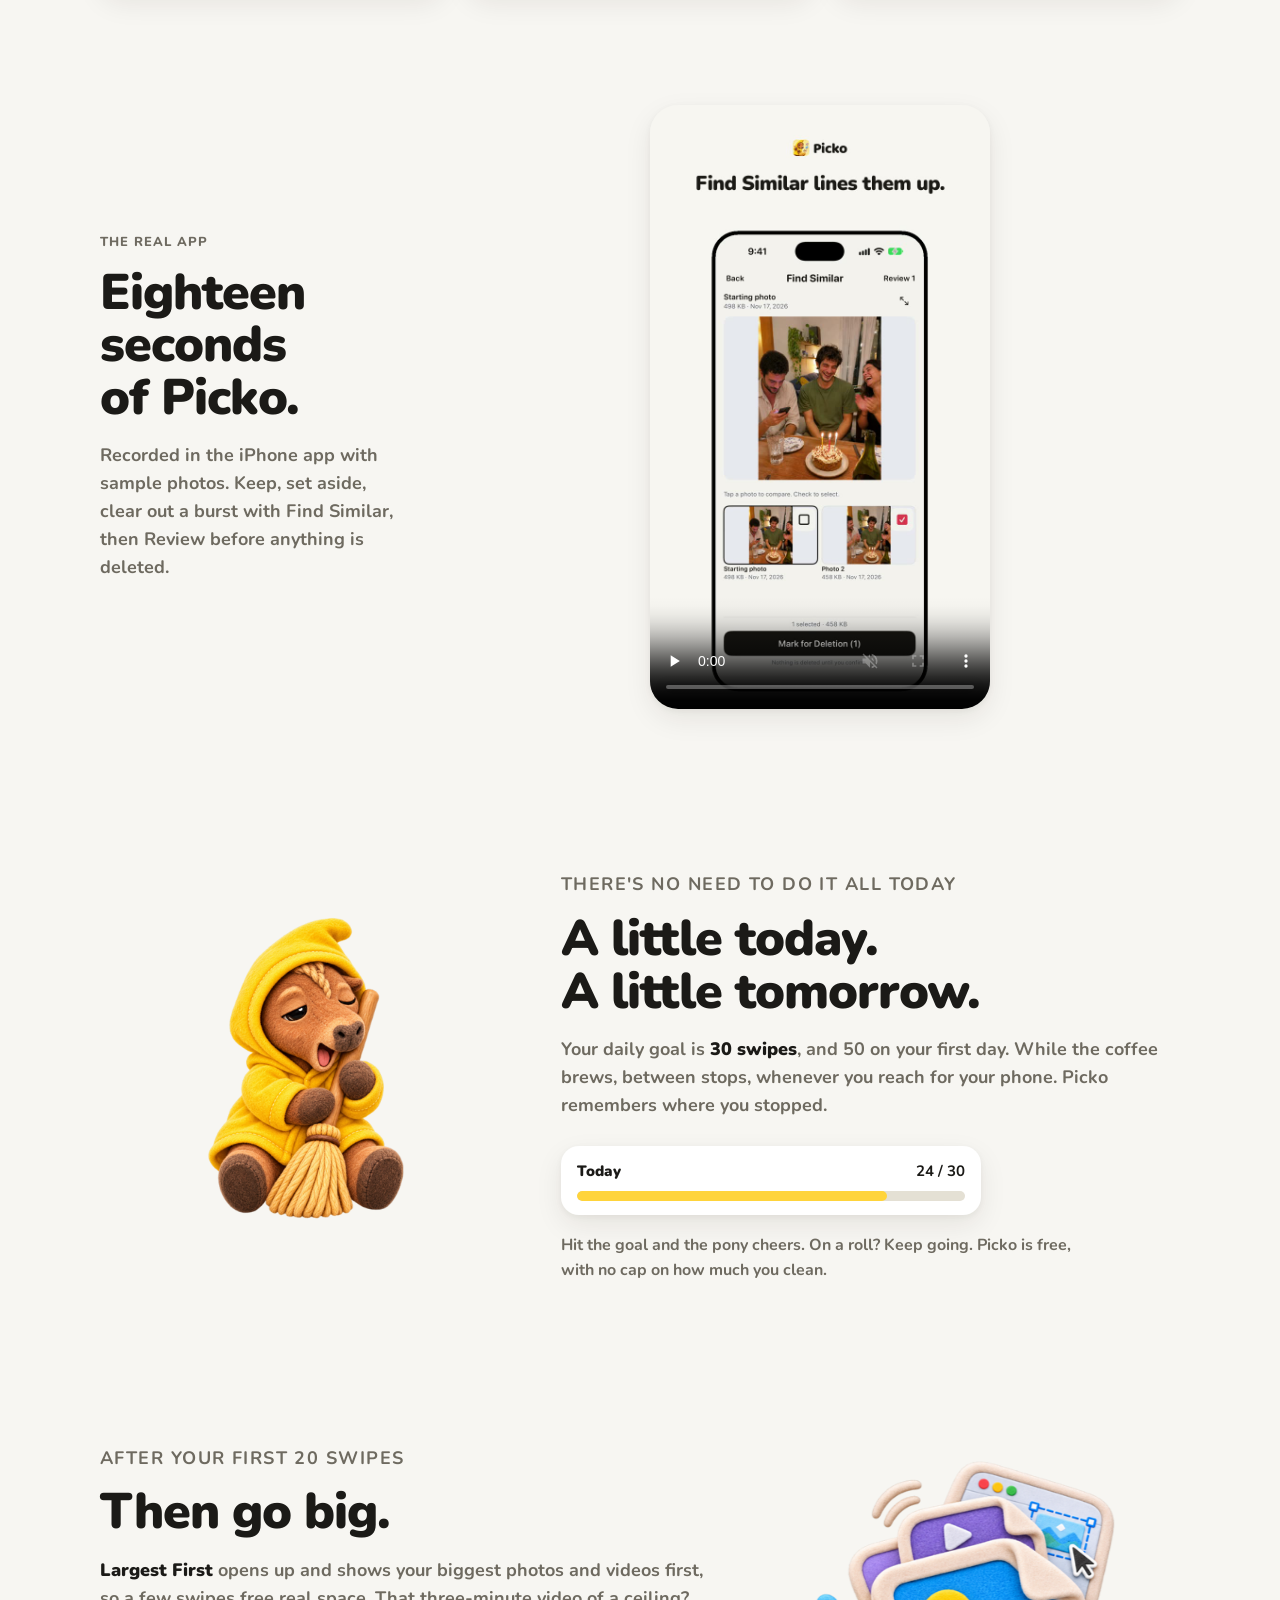
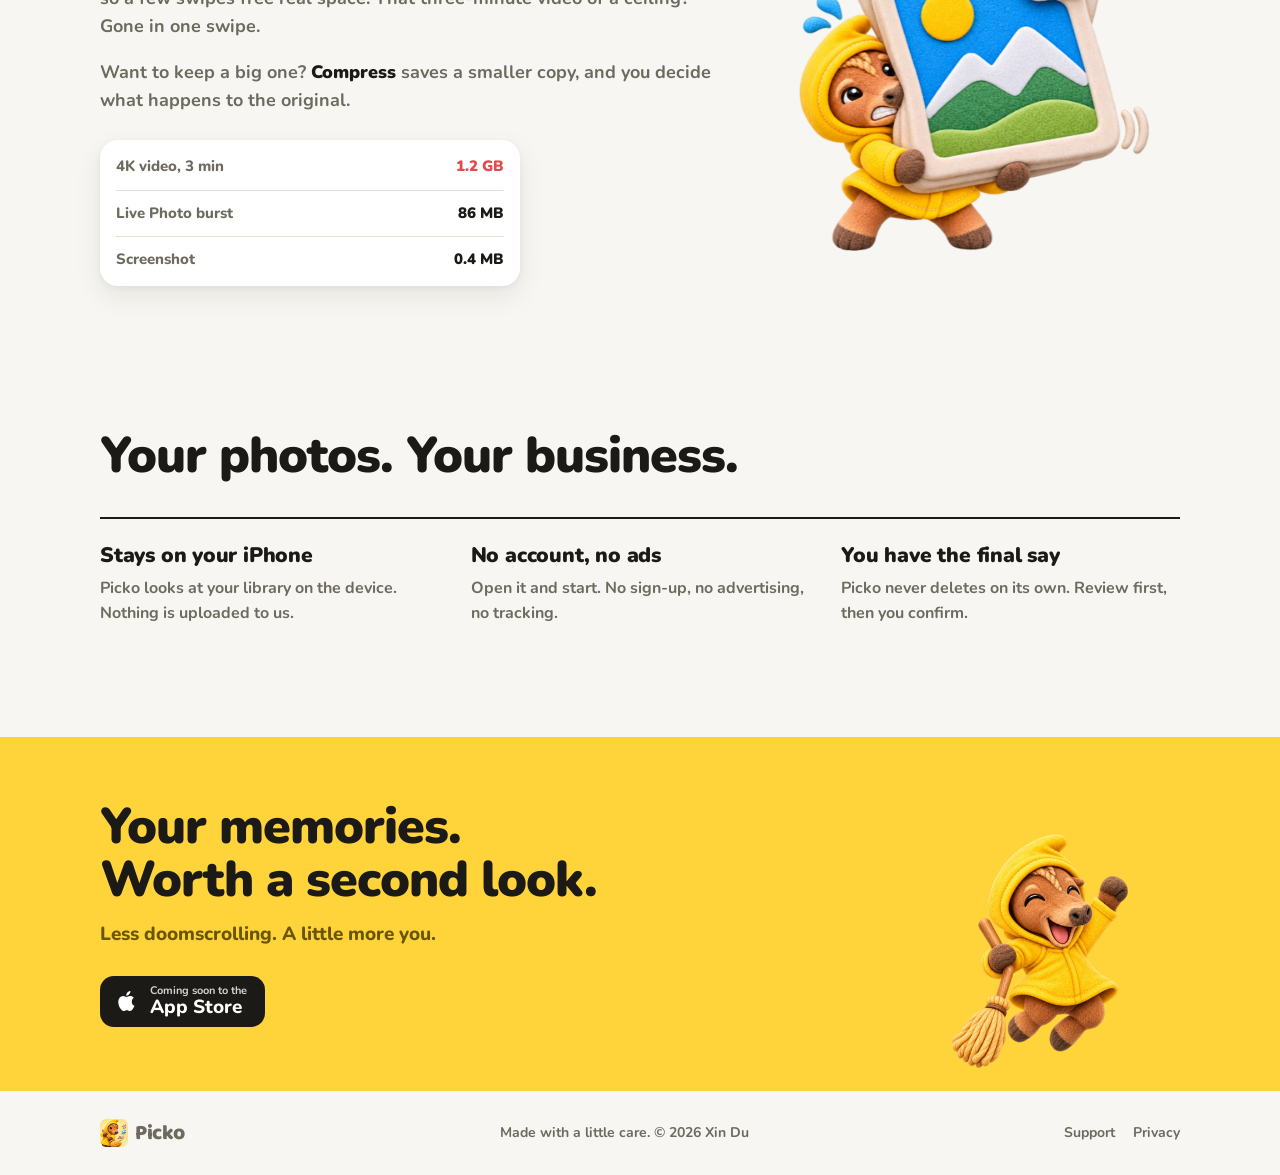
==== commit ea9bd9d8: "Update site from 231ccb9" ====
--- a/index.html
+++ b/index.html
@@ -8,14 +8,21 @@
 <meta name="description" content="Picko turns a few swipes a day into a tidier camera roll. Keep what matters, set the rest aside, and confirm before anything is deleted.">
 <link rel="preconnect" href="https://fonts.googleapis.com">
 <link rel="preconnect" href="https://fonts.gstatic.com" crossorigin>
-<link rel="stylesheet" href="https://fonts.googleapis.com/css2?family=Nunito:wght@500;700;800;900&display=swap">
+<link rel="stylesheet" href="https://fonts.googleapis.com/css2?family=Nunito:wght@500;700;800;900&family=Baloo+2:wght@800&display=swap">
+<link rel="icon" type="image/png" sizes="64x64" href="assets/favicon-64.png">
+<link rel="apple-touch-icon" href="assets/apple-touch-icon.png">
+<meta property="og:title" content="Picko: a better kind of scrolling">
+<meta property="og:description" content="A few swipes a day for a tidier camera roll. Keep what matters, set the rest aside, and nothing is deleted until you confirm.">
+<meta property="og:image" content="https://td10w.github.io/picko/assets/og-image.jpg">
+<meta property="og:type" content="website">
+<meta name="twitter:card" content="summary_large_image">
 <link rel="stylesheet" href="style.css">
 </head>
 <body>
 
 <header class="nav">
   <div class="wrap nav-row">
-    <a class="wordmark" href="index.html" aria-label="Picko home">picko</a>
+    <a class="wordmark" href="index.html" aria-label="Picko home"><img src="assets/app-icon-96.png" alt=""><span>Picko</span></a>
     <nav class="nav-links" aria-label="Site">
       <a href="#how">How it works</a>
       <a href="support.html">Support</a>
@@ -228,7 +235,7 @@
 
 <footer class="foot">
   <div class="wrap foot-row">
-    <span class="wordmark small">picko</span>
+    <span class="wordmark small"><img src="assets/app-icon-96.png" alt=""><span>Picko</span></span>
     <span>Made with a little care. © 2026 Xin Du</span>
     <nav aria-label="Footer"><a href="support.html">Support</a><a href="privacy.html">Privacy</a></nav>
   </div>
--- a/style.css
+++ b/style.css
@@ -59,8 +59,10 @@
 body::before { content: ""; position: fixed; inset: 0 0 auto; height: env(safe-area-inset-top, 0px); z-index: 10; background: var(--bg); }
 .nav { position: sticky; top: env(safe-area-inset-top, 0px); z-index: 9; background: color-mix(in srgb, var(--bg) 88%, transparent); backdrop-filter: blur(14px); -webkit-backdrop-filter: blur(14px); }
 .nav-row { display: flex; align-items: center; justify-content: space-between; gap: 16px; padding-block: 14px; }
-.wordmark { font-weight: 900; font-size: 27px; letter-spacing: -0.04em; text-decoration: none; position: relative; }
-.wordmark::after { content: ""; display: inline-block; width: .32em; height: .32em; border-radius: 50%; background: var(--yellow); margin-left: .06em; vertical-align: .05em; }
+/* Logo (Xin 11-17): the app icon + "Picko" in Baloo 2 ExtraBold. */
+.wordmark { display: inline-flex; align-items: center; gap: .32em; font-family: "Baloo 2", var(--font, ui-rounded), system-ui, sans-serif; font-weight: 800; font-size: 28px; letter-spacing: -0.02em; line-height: 1; text-decoration: none; color: inherit; }
+.wordmark img { width: 1.35em; height: 1.35em; border-radius: 22.5%; display: block; }
+.wordmark span { padding-top: .08em; }
 .wordmark.small { font-size: 21px; }
 .nav-links { display: flex; gap: 22px; font-size: 15px; font-weight: 800; }
 .nav-links a { text-decoration: none; color: var(--sub); }
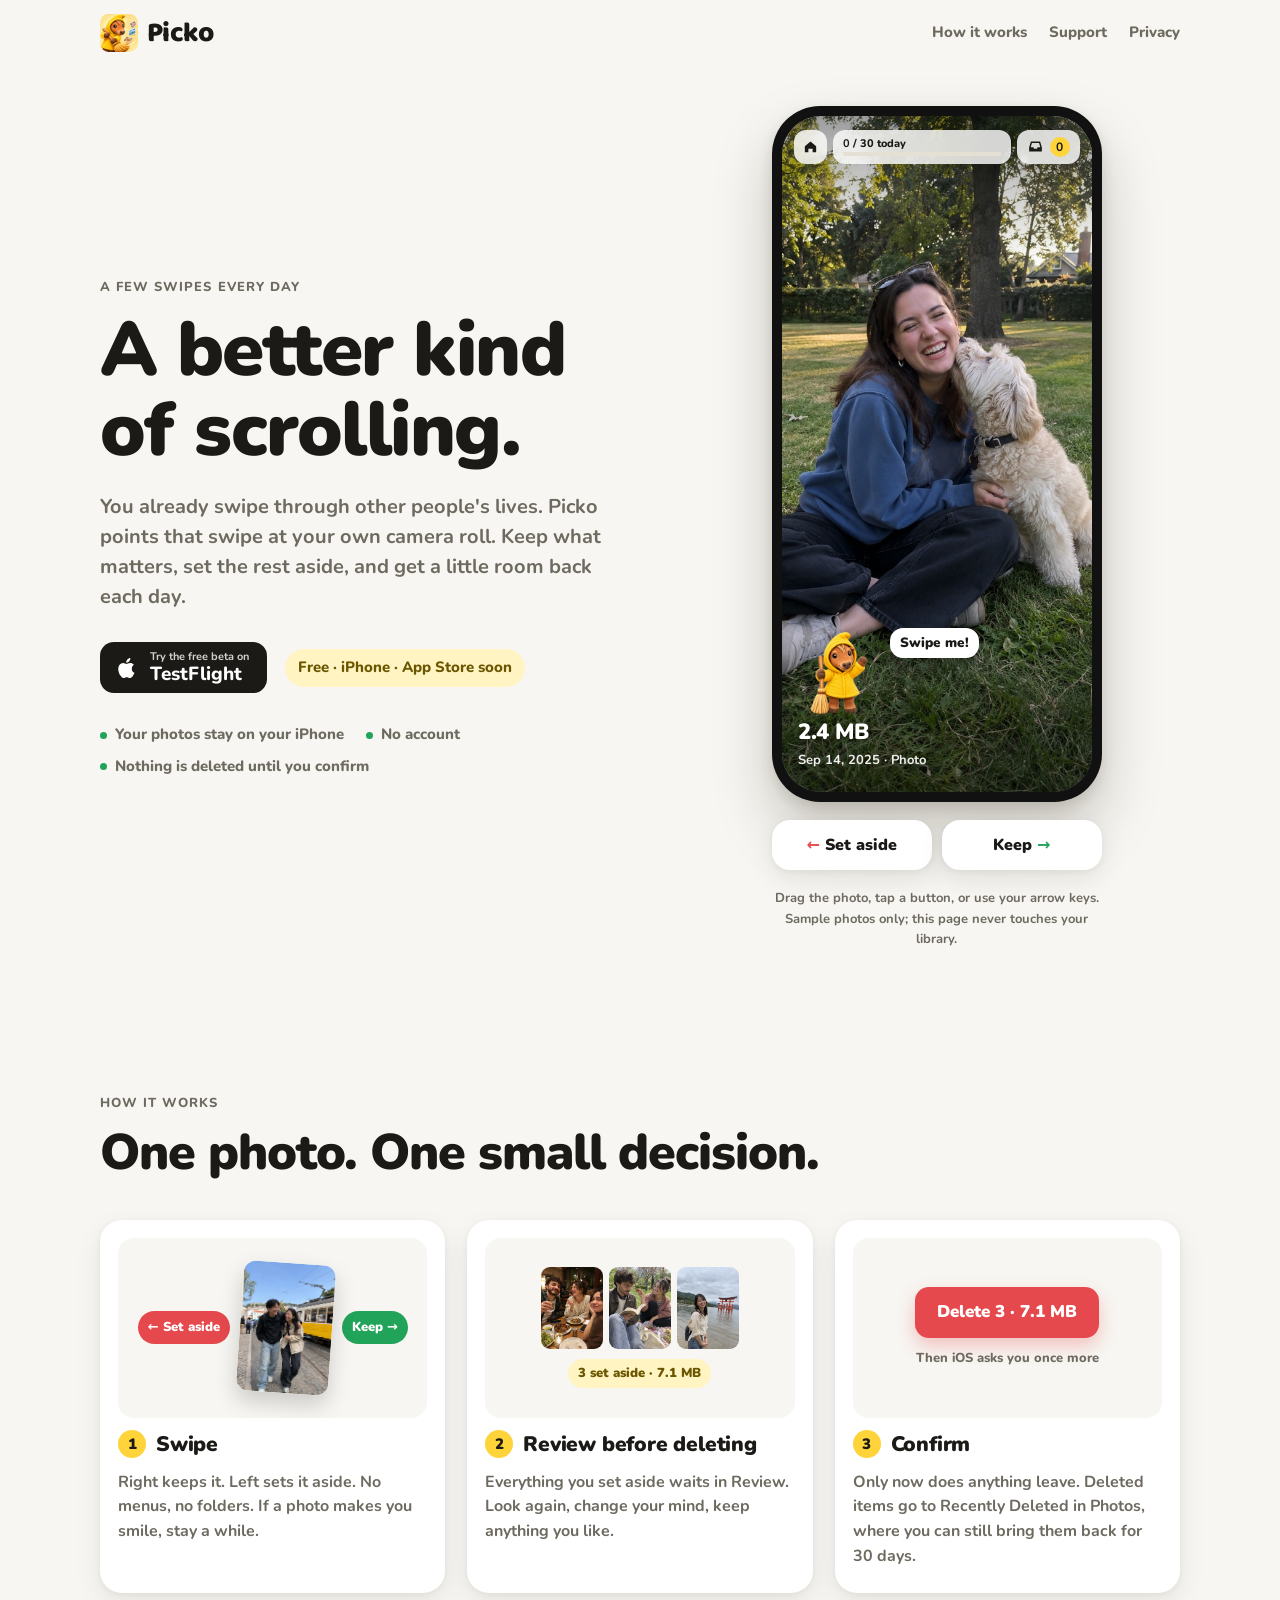
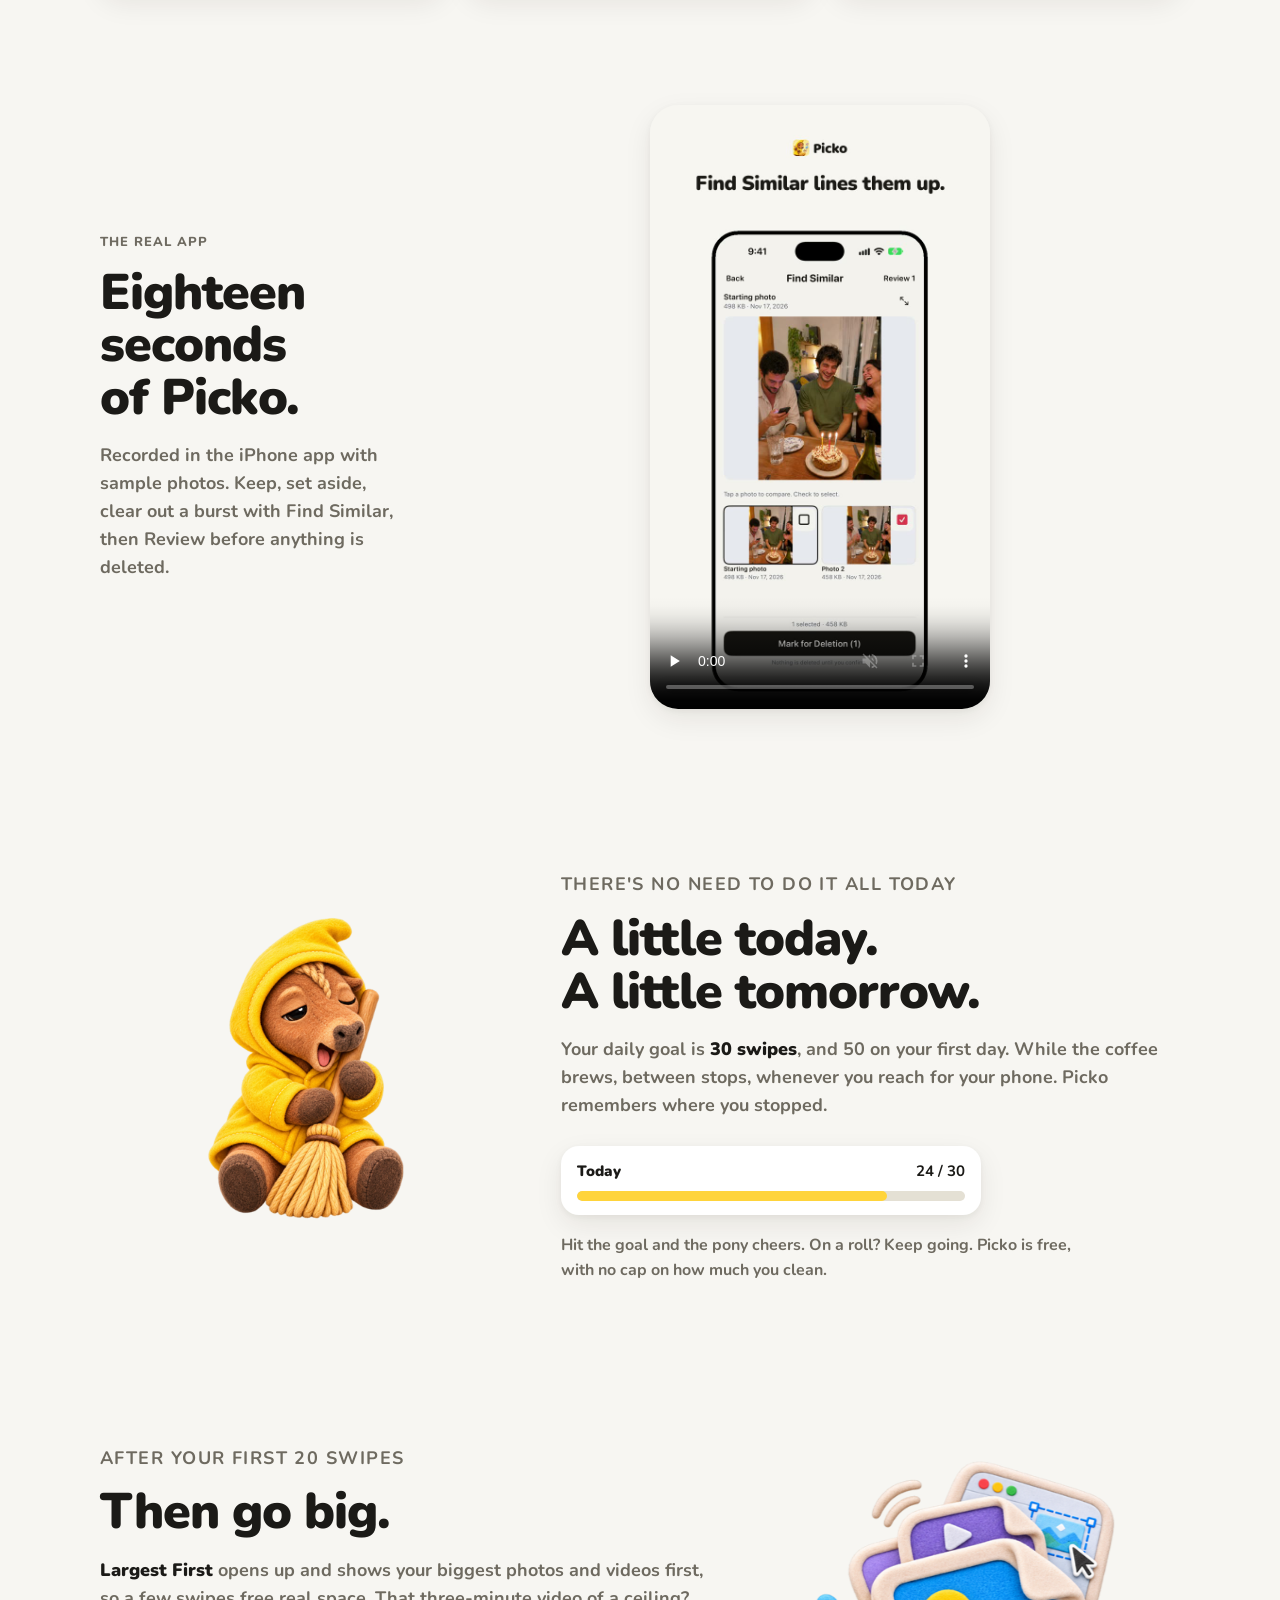
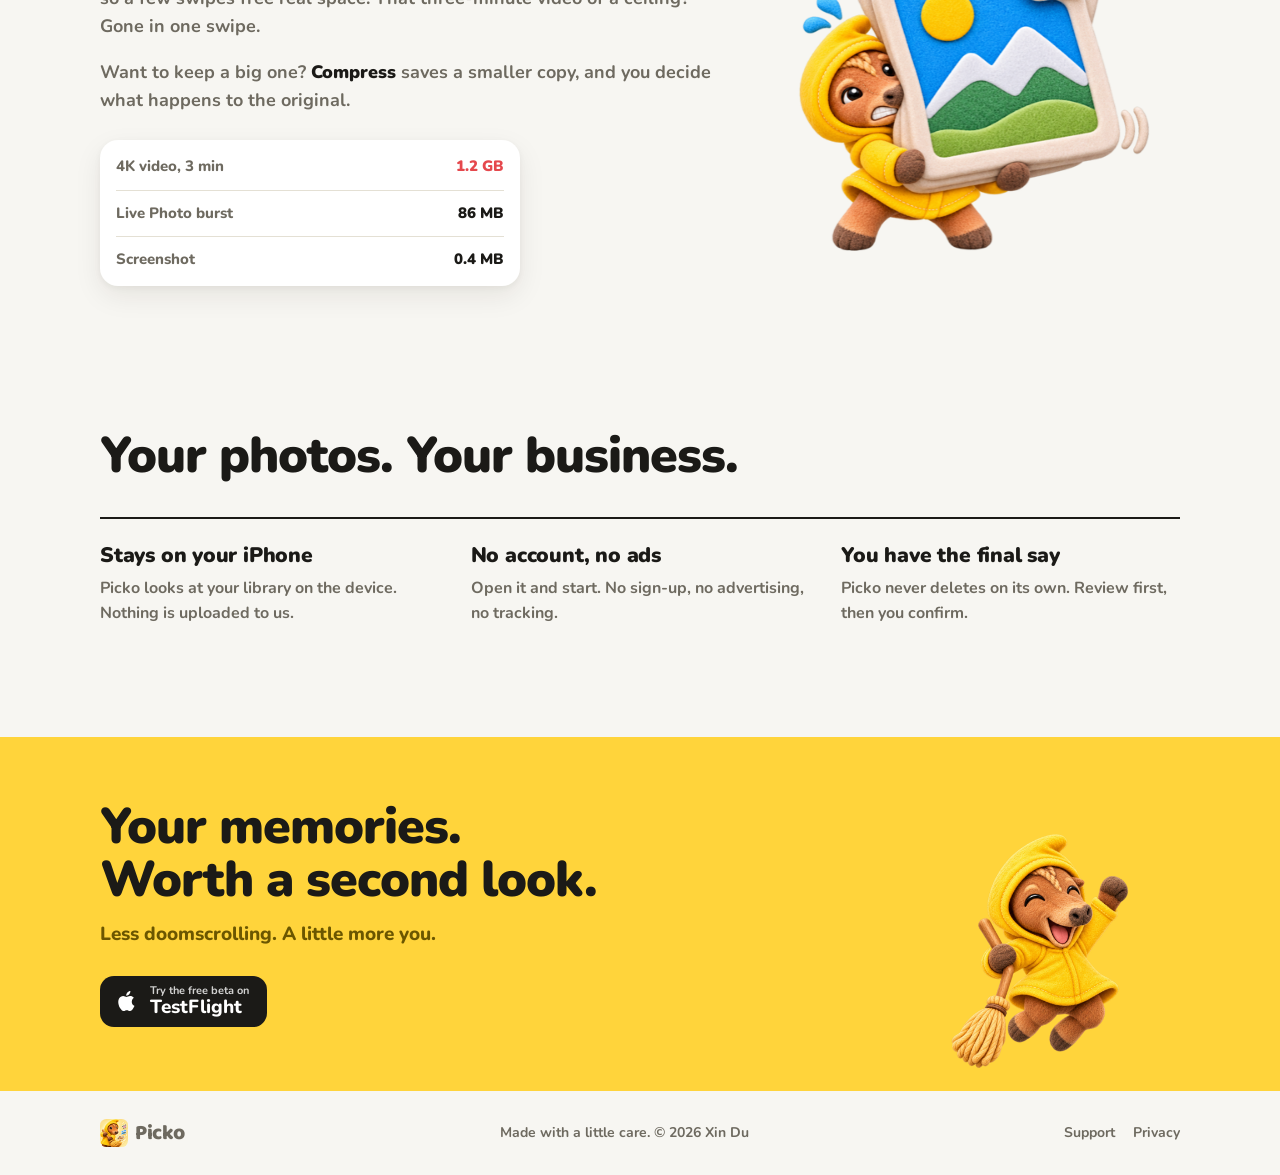
==== commit 1832bcff: "Update site from df64c33" ====
--- a/index.html
+++ b/index.html
@@ -40,11 +40,11 @@
         <h1>A better kind of&nbsp;scrolling.</h1>
         <p class="lede">You already swipe through other people's lives. Picko points that swipe at your own camera roll. Keep what matters, set the rest aside, and get a little room back each day.</p>
         <div class="hero-actions">
-          <span class="store-badge" aria-label="Coming soon to the App Store">
+          <a class="store-badge" href="https://testflight.apple.com/join/pV9kbQQa" target="_blank" rel="noopener" aria-label="Try the free beta on TestFlight">
             <svg viewBox="0 0 24 24" aria-hidden="true"><path d="M16.4 12.6c0-2.3 1.9-3.4 2-3.5-1.1-1.6-2.8-1.8-3.4-1.8-1.4-.1-2.8.9-3.5.9s-1.8-.8-3-.8c-1.5 0-3 .9-3.8 2.3-1.6 2.8-.4 7 1.2 9.3.8 1.1 1.7 2.4 2.9 2.3 1.2 0 1.6-.7 3-.7s1.8.7 3 .7c1.3 0 2.1-1.1 2.8-2.3.9-1.3 1.3-2.6 1.3-2.6s-2.5-1-2.5-3.8zM14.1 5.8c.6-.8 1.1-1.9 1-3-.9 0-2.1.6-2.8 1.4-.6.7-1.1 1.8-1 2.9 1.1.1 2.1-.6 2.8-1.3z"/></svg>
-            <span><small>Coming soon to the</small>App Store</span>
-          </span>
-          <span class="free-note">Free · iPhone</span>
+            <span><small>Try the free beta on</small>TestFlight</span>
+          </a>
+          <span class="free-note">Free · iPhone · App Store soon</span>
         </div>
         <ul class="hero-facts">
           <li>Your photos stay on your iPhone</li>
@@ -223,10 +223,10 @@
       <div>
         <h2>Your memories. Worth a second look.</h2>
         <p>Less doomscrolling. A little more you.</p>
-        <span class="store-badge dark" aria-label="Coming soon to the App Store">
+        <a class="store-badge dark" href="https://testflight.apple.com/join/pV9kbQQa" target="_blank" rel="noopener" aria-label="Try the free beta on TestFlight">
           <svg viewBox="0 0 24 24" aria-hidden="true"><path d="M16.4 12.6c0-2.3 1.9-3.4 2-3.5-1.1-1.6-2.8-1.8-3.4-1.8-1.4-.1-2.8.9-3.5.9s-1.8-.8-3-.8c-1.5 0-3 .9-3.8 2.3-1.6 2.8-.4 7 1.2 9.3.8 1.1 1.7 2.4 2.9 2.3 1.2 0 1.6-.7 3-.7s1.8.7 3 .7c1.3 0 2.1-1.1 2.8-2.3.9-1.3 1.3-2.6 1.3-2.6s-2.5-1-2.5-3.8zM14.1 5.8c.6-.8 1.1-1.9 1-3-.9 0-2.1.6-2.8 1.4-.6.7-1.1 1.8-1 2.9 1.1.1 2.1-.6 2.8-1.3z"/></svg>
-          <span><small>Coming soon to the</small>App Store</span>
-        </span>
+          <span><small>Try the free beta on</small>TestFlight</span>
+        </a>
       </div>
       <img class="closing-pony" src="assets/pony-cheer.png" alt="" aria-hidden="true">
     </div>
--- a/style.css
+++ b/style.css
@@ -78,6 +78,9 @@
   display: inline-flex; align-items: center; gap: 10px; padding: 9px 18px 9px 14px;
   border-radius: 14px; background: var(--ink); color: #fff; line-height: 1.1; font-weight: 800; font-size: 19px;
 }
+.store-badge { text-decoration: none; transition: transform .15s ease; }
+.store-badge:hover { transform: translateY(-2px); }
+.store-badge:focus-visible { outline: 3px solid var(--yellow-ink); outline-offset: 3px; }
 .store-badge svg { width: 26px; height: 26px; fill: currentColor; }
 .store-badge small { display: block; font-size: 11px; font-weight: 700; opacity: .8; }
 .free-note { font-weight: 800; color: var(--yellow-ink); background: var(--yellow-soft); padding: 7px 13px; border-radius: 999px; font-size: 15px; }
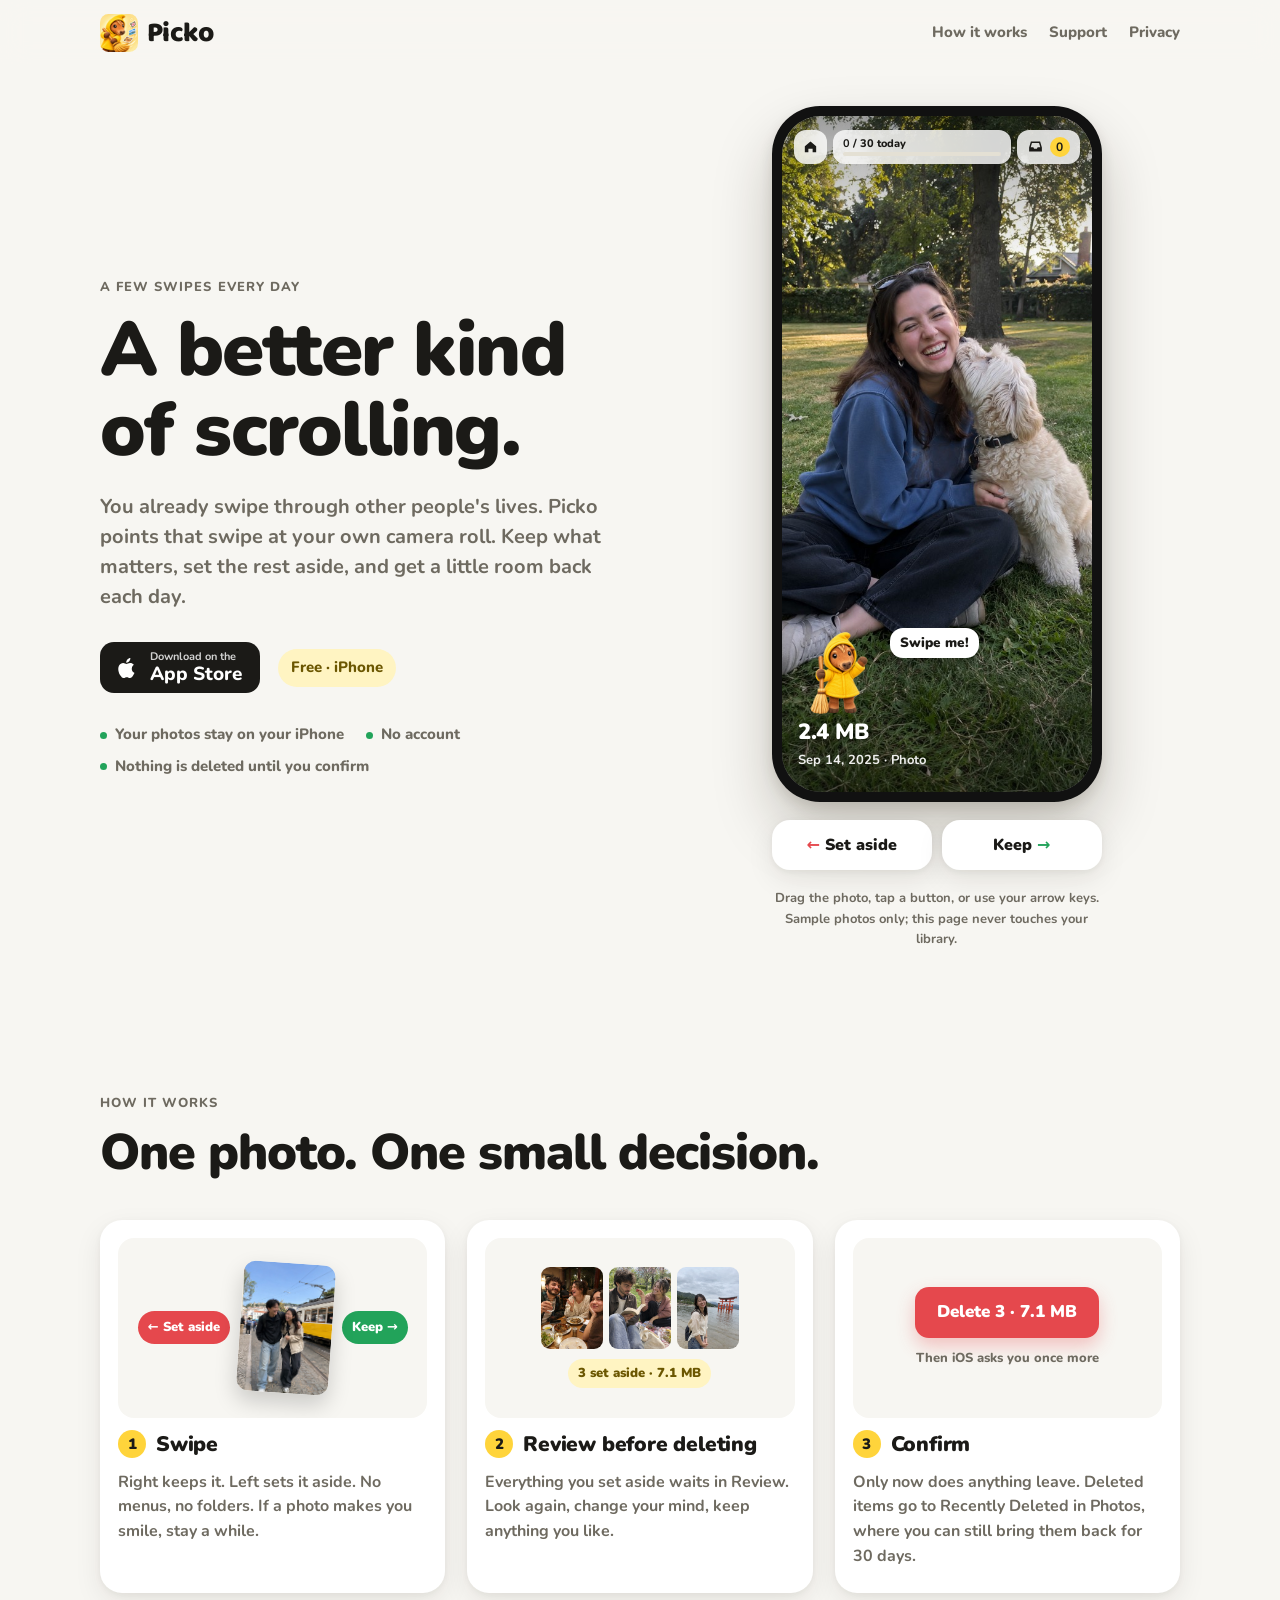
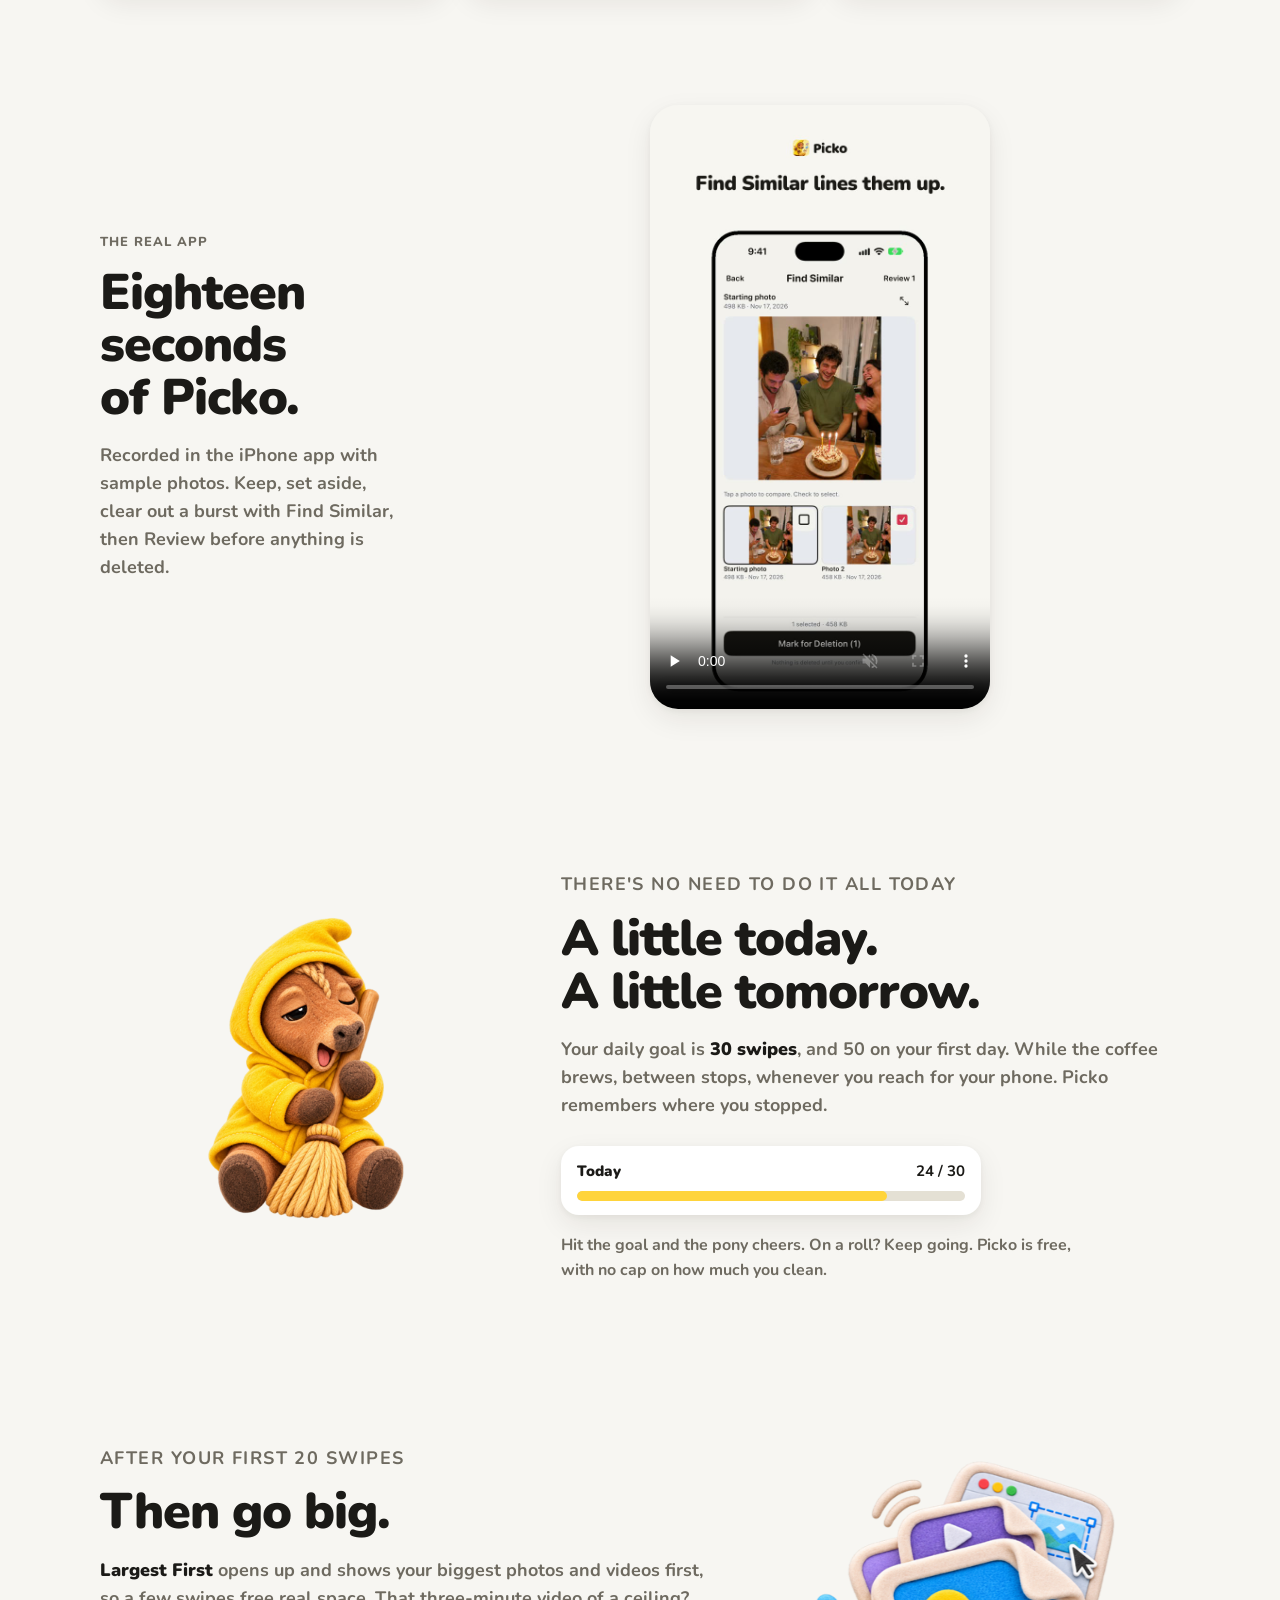
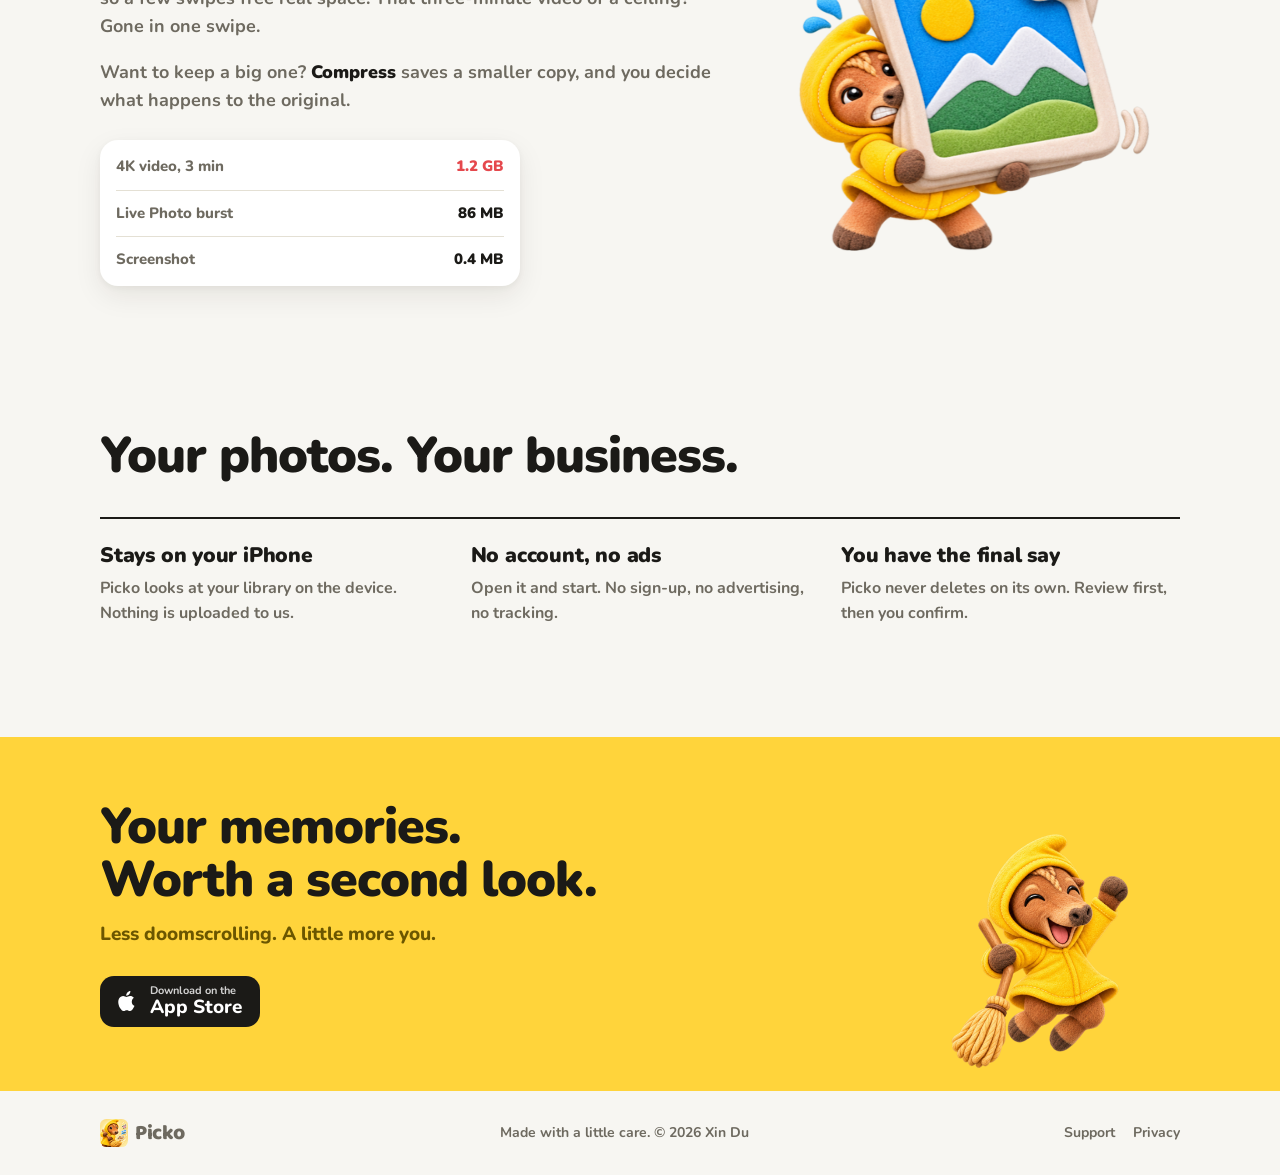
==== commit 241deb98: "Point Picko downloads to the App Store" ====
--- a/index.html
+++ b/index.html
@@ -40,11 +40,11 @@
         <h1>A better kind of&nbsp;scrolling.</h1>
         <p class="lede">You already swipe through other people's lives. Picko points that swipe at your own camera roll. Keep what matters, set the rest aside, and get a little room back each day.</p>
         <div class="hero-actions">
-          <a class="store-badge" href="https://testflight.apple.com/join/pV9kbQQa" target="_blank" rel="noopener" aria-label="Try the free beta on TestFlight">
+          <a class="store-badge" href="https://apps.apple.com/cn/app/picko-photo-cleaner/id6800169831" target="_blank" rel="noopener" aria-label="Download Picko on the App Store">
             <svg viewBox="0 0 24 24" aria-hidden="true"><path d="M16.4 12.6c0-2.3 1.9-3.4 2-3.5-1.1-1.6-2.8-1.8-3.4-1.8-1.4-.1-2.8.9-3.5.9s-1.8-.8-3-.8c-1.5 0-3 .9-3.8 2.3-1.6 2.8-.4 7 1.2 9.3.8 1.1 1.7 2.4 2.9 2.3 1.2 0 1.6-.7 3-.7s1.8.7 3 .7c1.3 0 2.1-1.1 2.8-2.3.9-1.3 1.3-2.6 1.3-2.6s-2.5-1-2.5-3.8zM14.1 5.8c.6-.8 1.1-1.9 1-3-.9 0-2.1.6-2.8 1.4-.6.7-1.1 1.8-1 2.9 1.1.1 2.1-.6 2.8-1.3z"/></svg>
-            <span><small>Try the free beta on</small>TestFlight</span>
+            <span><small>Download on the</small>App Store</span>
           </a>
-          <span class="free-note">Free · iPhone · App Store soon</span>
+          <span class="free-note">Free · iPhone</span>
         </div>
         <ul class="hero-facts">
           <li>Your photos stay on your iPhone</li>
@@ -223,9 +223,9 @@
       <div>
         <h2>Your memories. Worth a second look.</h2>
         <p>Less doomscrolling. A little more you.</p>
-        <a class="store-badge dark" href="https://testflight.apple.com/join/pV9kbQQa" target="_blank" rel="noopener" aria-label="Try the free beta on TestFlight">
+        <a class="store-badge dark" href="https://apps.apple.com/cn/app/picko-photo-cleaner/id6800169831" target="_blank" rel="noopener" aria-label="Download Picko on the App Store">
           <svg viewBox="0 0 24 24" aria-hidden="true"><path d="M16.4 12.6c0-2.3 1.9-3.4 2-3.5-1.1-1.6-2.8-1.8-3.4-1.8-1.4-.1-2.8.9-3.5.9s-1.8-.8-3-.8c-1.5 0-3 .9-3.8 2.3-1.6 2.8-.4 7 1.2 9.3.8 1.1 1.7 2.4 2.9 2.3 1.2 0 1.6-.7 3-.7s1.8.7 3 .7c1.3 0 2.1-1.1 2.8-2.3.9-1.3 1.3-2.6 1.3-2.6s-2.5-1-2.5-3.8zM14.1 5.8c.6-.8 1.1-1.9 1-3-.9 0-2.1.6-2.8 1.4-.6.7-1.1 1.8-1 2.9 1.1.1 2.1-.6 2.8-1.3z"/></svg>
-          <span><small>Try the free beta on</small>TestFlight</span>
+          <span><small>Download on the</small>App Store</span>
         </a>
       </div>
       <img class="closing-pony" src="assets/pony-cheer.png" alt="" aria-hidden="true">
